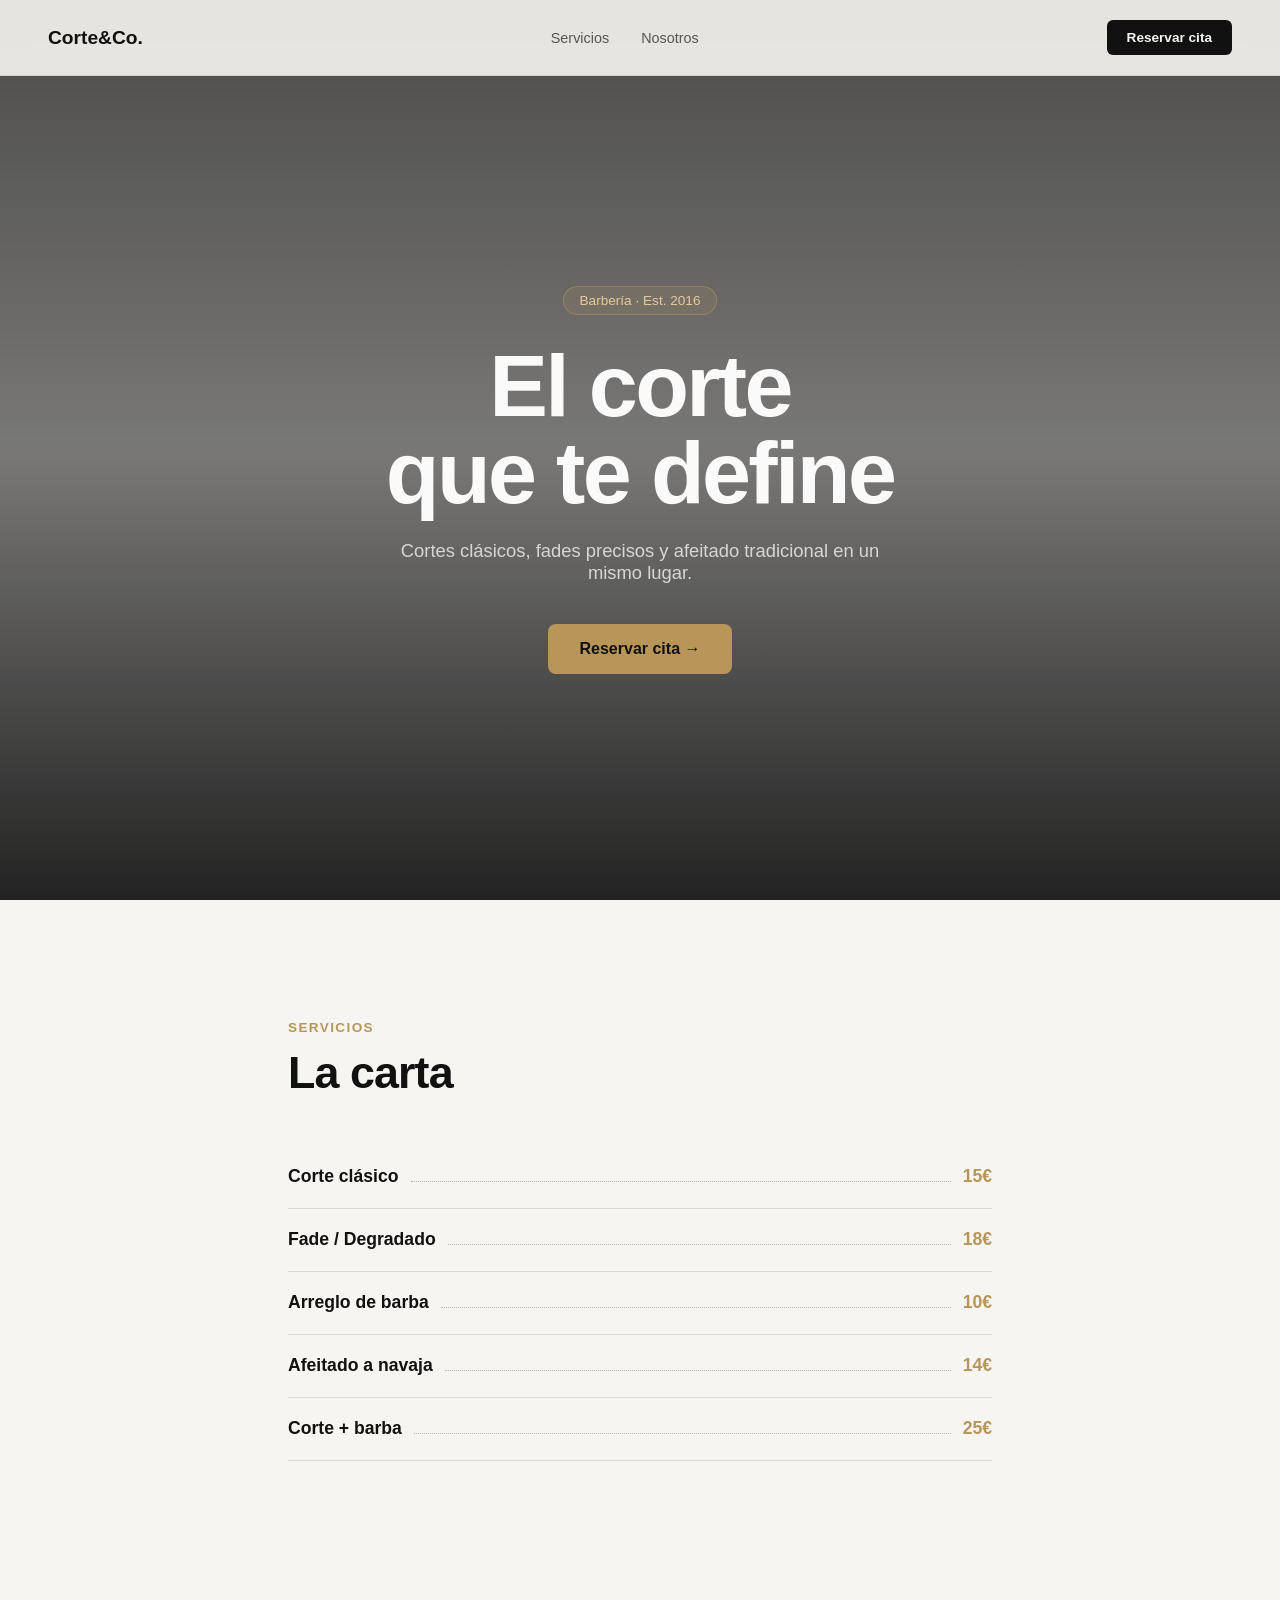
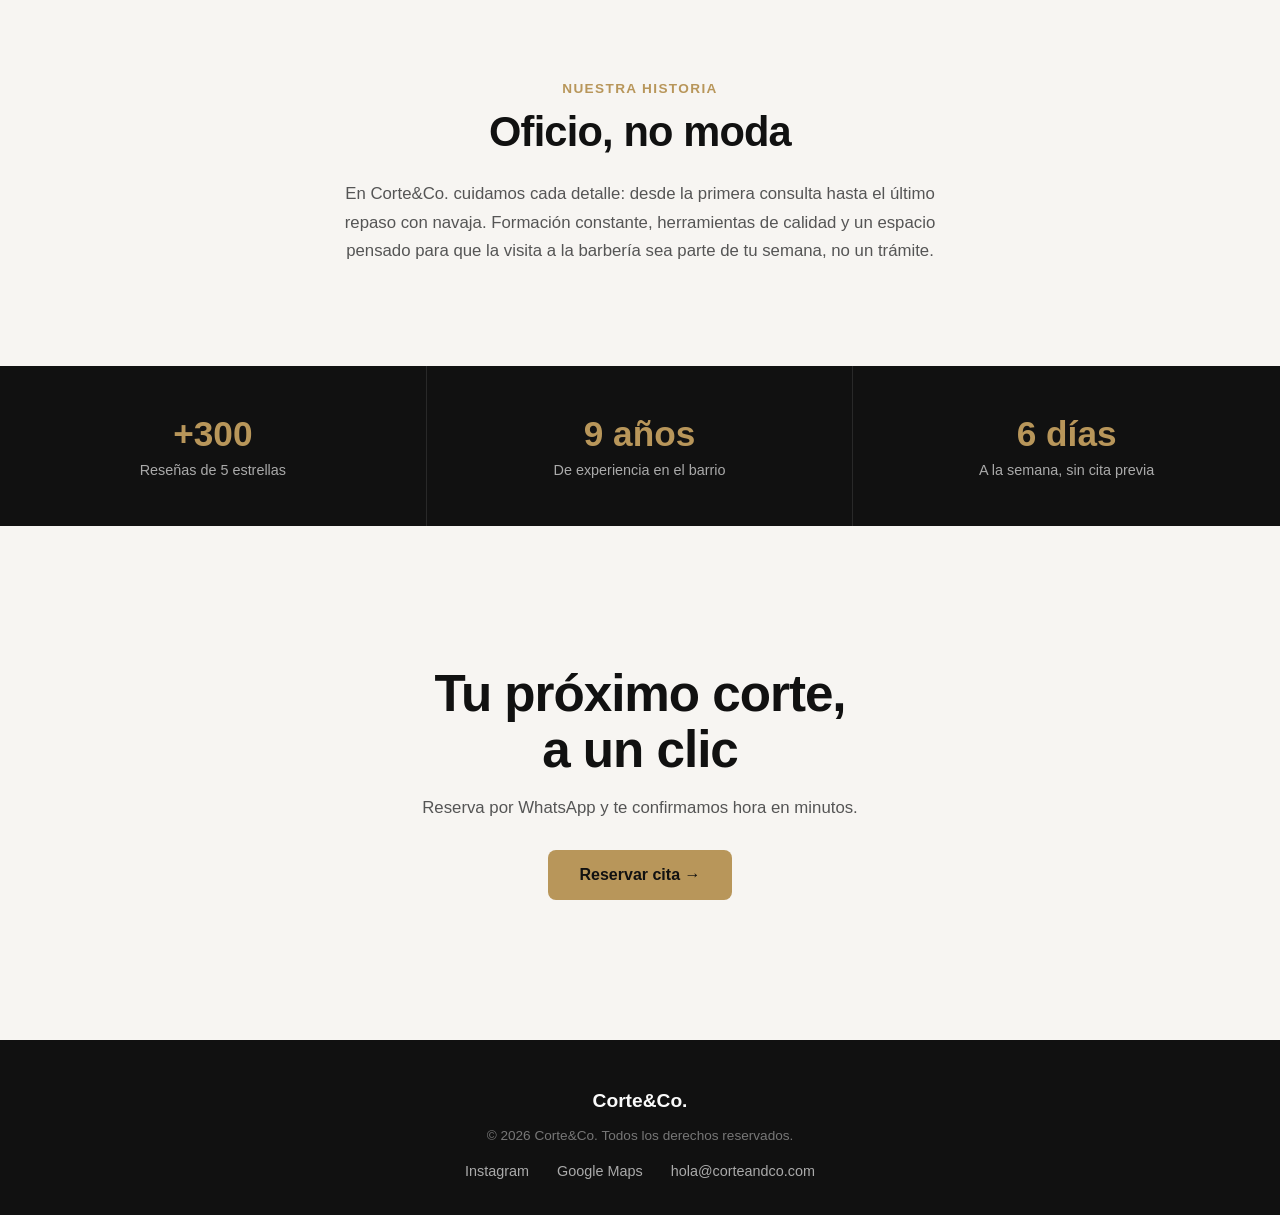
==== index.html @ ef5dc2b3 "Primera versión de Corte&Co" ====
<!DOCTYPE html>
<html lang="es">
<head>
    <meta charset="UTF-8">
    <meta name="viewport" content="width=device-width, initial-scale=1.0">
    <title>Corte & Co. · Barbería</title>
    <link rel="stylesheet" href="style.css">
</head>
<body>

    <nav class="navbar">
        <span class="logo">Corte&Co.</span>
        <div class="nav-links">
            <a href="#servicios">Servicios</a>
            <a href="#nosotros">Nosotros</a>
        </div>
        <a href="https://wa.me/34TUNUMERO?text=Hola%2C%20quiero%20reservar%20cita" class="nav-cta" target="_blank">Reservar cita</a>
    </nav>

    <header class="hero">
        <div class="hero-bg"></div>
        <span class="badge">Barbería · Est. 2016</span>
        <h1>El corte<br>que te define</h1>
        <p class="subtitulo">Cortes clásicos, fades precisos y afeitado tradicional en un mismo lugar.</p>
        <button class="cta-btn" onclick="window.open('https://wa.me/34TUNUMERO?text=Hola%2C%20quiero%20reservar%20cita', '_blank')">Reservar cita →</button>
    </header>

    <section class="servicios" id="servicios">
        <span class="eyebrow">Servicios</span>
        <h2>La carta</h2>
        <div class="servicios-lista">
            <div class="servicio-fila">
                <h3>Corte clásico</h3>
                <span class="linea"></span>
                <span class="precio">15€</span>
            </div>
            <div class="servicio-fila">
                <h3>Fade / Degradado</h3>
                <span class="linea"></span>
                <span class="precio">18€</span>
            </div>
            <div class="servicio-fila">
                <h3>Arreglo de barba</h3>
                <span class="linea"></span>
                <span class="precio">10€</span>
            </div>
            <div class="servicio-fila">
                <h3>Afeitado a navaja</h3>
                <span class="linea"></span>
                <span class="precio">14€</span>
            </div>
            <div class="servicio-fila">
                <h3>Corte + barba</h3>
                <span class="linea"></span>
                <span class="precio">25€</span>
            </div>
        </div>
    </section>

    <section class="nosotros" id="nosotros">
        <span class="eyebrow">Nuestra historia</span>
        <h2>Oficio, no moda</h2>
        <p>En Corte&Co. cuidamos cada detalle: desde la primera consulta hasta el último repaso con navaja. Formación constante, herramientas de calidad y un espacio pensado para que la visita a la barbería sea parte de tu semana, no un trámite.</p>
    </section>

    <section class="beneficios">
        <div class="beneficio-item">
            <span class="numero">+300</span>
            <p>Reseñas de 5 estrellas</p>
        </div>
        <div class="beneficio-item">
            <span class="numero">9 años</span>
            <p>De experiencia en el barrio</p>
        </div>
        <div class="beneficio-item">
            <span class="numero">6 días</span>
            <p>A la semana, sin cita previa</p>
        </div>
    </section>

    <section class="cta-final">
        <h2>Tu próximo corte,<br>a un clic</h2>
        <p>Reserva por WhatsApp y te confirmamos hora en minutos.</p>
        <button class="cta-btn" onclick="window.open('https://wa.me/34TUNUMERO?text=Hola%2C%20quiero%20reservar%20cita', '_blank')">Reservar cita →</button>
    </section>

    <footer class="footer">
        <span class="logo">Corte&Co.</span>
        <p>&copy; 2026 Corte&Co. Todos los derechos reservados.</p>
        <div class="footer-links">
            <a href="#">Instagram</a>
            <a href="#">Google Maps</a>
            <a href="mailto:hola@corteandco.com">hola@corteandco.com</a>
        </div>
    </footer>

</body>
</html>
---- style.css ----
* {
    margin: 0;
    padding: 0;
    box-sizing: border-box;
}

body {
    font-family: 'Inter', sans-serif;
    background-color: #F7F5F2;
    color: #111111;
}

.eyebrow {
    display: block;
    font-size: 0.85rem;
    font-weight: 600;
    letter-spacing: 0.1em;
    text-transform: uppercase;
    color: #B8965A;
    margin-bottom: 12px;
}

/* Navbar */
.navbar {
    position: fixed;
    top: 0;
    left: 0;
    right: 0;
    display: flex;
    justify-content: space-between;
    align-items: center;
    padding: 20px 48px;
    background: rgba(247, 245, 242, 0.9);
    backdrop-filter: blur(10px);
    border-bottom: 1px solid rgba(0, 0, 0, 0.08);
    z-index: 100;
}

.logo {
    font-family: 'Space Grotesk', sans-serif;
    font-weight: 700;
    font-size: 1.2rem;
    color: #111111;
}

.nav-links {
    display: flex;
    gap: 32px;
}

.nav-links a {
    color: #555555;
    text-decoration: none;
    font-size: 0.9rem;
    transition: color 0.2s ease;
}

.nav-links a:hover {
    color: #111111;
}

.nav-cta {
    color: #F7F5F2;
    background-color: #111111;
    text-decoration: none;
    font-size: 0.85rem;
    font-weight: 700;
    padding: 10px 20px;
    border-radius: 6px;
    transition: transform 0.2s ease;
}

.nav-cta:hover {
    transform: scale(1.04);
}

/* Hero */
.hero {
    position: relative;
    min-height: 100vh;
    display: flex;
    flex-direction: column;
    justify-content: center;
    align-items: center;
    text-align: center;
    padding: 140px 20px 80px;
    overflow: hidden;
}

.hero-bg {
    position: absolute;
    top: 0;
    left: 0;
    width: 100%;
    height: 100%;
    background-image: url('https://images.unsplash.com/photo-1672642150228-3fcd5826ec26?auto=format&fit=crop&w=1600&q=80');
    background-size: cover;
    background-position: center;
    z-index: -2;
    filter: grayscale(100%);
}

.hero-bg::after {
    content: '';
    position: absolute;
    top: 0;
    left: 0;
    width: 100%;
    height: 100%;
    background: linear-gradient(180deg, rgba(17,17,17,0.75) 0%, rgba(17,17,17,0.55) 50%, rgba(17,17,17,0.92) 100%);
}

.badge {
    position: relative;
    font-size: 0.85rem;
    padding: 6px 16px;
    border: 1px solid rgba(184, 150, 90, 0.5);
    border-radius: 20px;
    background: rgba(184, 150, 90, 0.15);
    color: #E4CB9C;
    margin-bottom: 28px;
}

.hero h1 {
    position: relative;
    font-family: 'Space Grotesk', sans-serif;
    font-size: 5.5rem;
    line-height: 0.98;
    font-weight: 700;
    color: #FAFAFA;
    margin-bottom: 24px;
    letter-spacing: -0.03em;
}

.hero .subtitulo {
    position: relative;
    font-size: 1.15rem;
    color: #D6D6D6;
    max-width: 480px;
    margin-bottom: 40px;
}

.cta-btn {
    background-color: #B8965A;
    color: #111111;
    border: none;
    padding: 16px 32px;
    font-size: 1rem;
    font-weight: 700;
    border-radius: 8px;
    cursor: pointer;
    transition: transform 0.2s ease;
}

.cta-btn:hover {
    transform: scale(1.05);
}

/* Servicios: lista tipo carta */
.servicios {
    padding: 120px 48px;
    max-width: 800px;
    margin: 0 auto;
}

.servicios h2 {
    font-family: 'Space Grotesk', sans-serif;
    font-size: 2.8rem;
    font-weight: 700;
    color: #111111;
    margin-bottom: 48px;
    letter-spacing: -0.02em;
}

.servicio-fila {
    display: flex;
    align-items: baseline;
    gap: 12px;
    padding: 20px 0;
    border-bottom: 1px solid rgba(0,0,0,0.1);
}

.servicio-fila h3 {
    font-family: 'Space Grotesk', sans-serif;
    font-size: 1.1rem;
    color: #111111;
    white-space: nowrap;
}

.linea {
    flex: 1;
    border-bottom: 1px dotted rgba(0,0,0,0.25);
    margin-bottom: 6px;
}

.precio {
    font-family: 'Space Grotesk', sans-serif;
    font-weight: 700;
    color: #B8965A;
    font-size: 1.1rem;
}

/* Nosotros */
.nosotros {
    padding: 100px 48px;
    max-width: 700px;
    margin: 0 auto;
    text-align: center;
}

.nosotros h2 {
    font-family: 'Space Grotesk', sans-serif;
    font-size: 2.6rem;
    font-weight: 700;
    color: #111111;
    margin-bottom: 24px;
    letter-spacing: -0.02em;
}

.nosotros p {
    color: #555555;
    font-size: 1.05rem;
    line-height: 1.7;
}

/* Beneficios: barra oscura */
.beneficios {
    display: grid;
    grid-template-columns: repeat(3, 1fr);
    background-color: #111111;
}

.beneficio-item {
    text-align: center;
    padding: 48px 24px;
    border-right: 1px solid rgba(255,255,255,0.1);
}

.beneficio-item:last-child {
    border-right: none;
}

.beneficio-item .numero {
    display: block;
    font-family: 'Space Grotesk', sans-serif;
    font-size: 2.2rem;
    font-weight: 700;
    color: #B8965A;
    margin-bottom: 8px;
}

.beneficio-item p {
    color: #AAAAAA;
    font-size: 0.9rem;
}

/* CTA Final */
.cta-final {
    padding: 140px 48px;
    text-align: center;
    background-color: #F7F5F2;
}

.cta-final h2 {
    font-family: 'Space Grotesk', sans-serif;
    font-size: 3.2rem;
    line-height: 1.1;
    font-weight: 700;
    color: #111111;
    margin-bottom: 20px;
    letter-spacing: -0.02em;
}

.cta-final p {
    font-size: 1.05rem;
    color: #555555;
    margin-bottom: 32px;
}

/* Footer */
.footer {
    padding: 50px 48px 36px;
    text-align: center;
    background-color: #111111;
}

.footer .logo {
    display: block;
    color: #FAFAFA;
    margin-bottom: 16px;
}

.footer p {
    color: #777777;
    font-size: 0.85rem;
}

.footer-links {
    margin-top: 20px;
    display: flex;
    justify-content: center;
    gap: 28px;
}

.footer-links a {
    color: #AAAAAA;
    text-decoration: none;
    font-size: 0.9rem;
    transition: color 0.2s ease;
}

.footer-links a:hover {
    color: #B8965A;
}

/* Responsive */
@media (max-width: 900px) {
    .nav-links {
        display: none;
    }
    .hero h1 {
        font-size: 3rem;
    }
    .beneficios {
        grid-template-columns: 1fr;
    }
    .beneficio-item {
        border-right: none;
        border-bottom: 1px solid rgba(255,255,255,0.1);
    }
    .cta-final h2 {
        font-size: 2.2rem;
    }
    .servicio-fila {
        flex-wrap: wrap;
    }
}
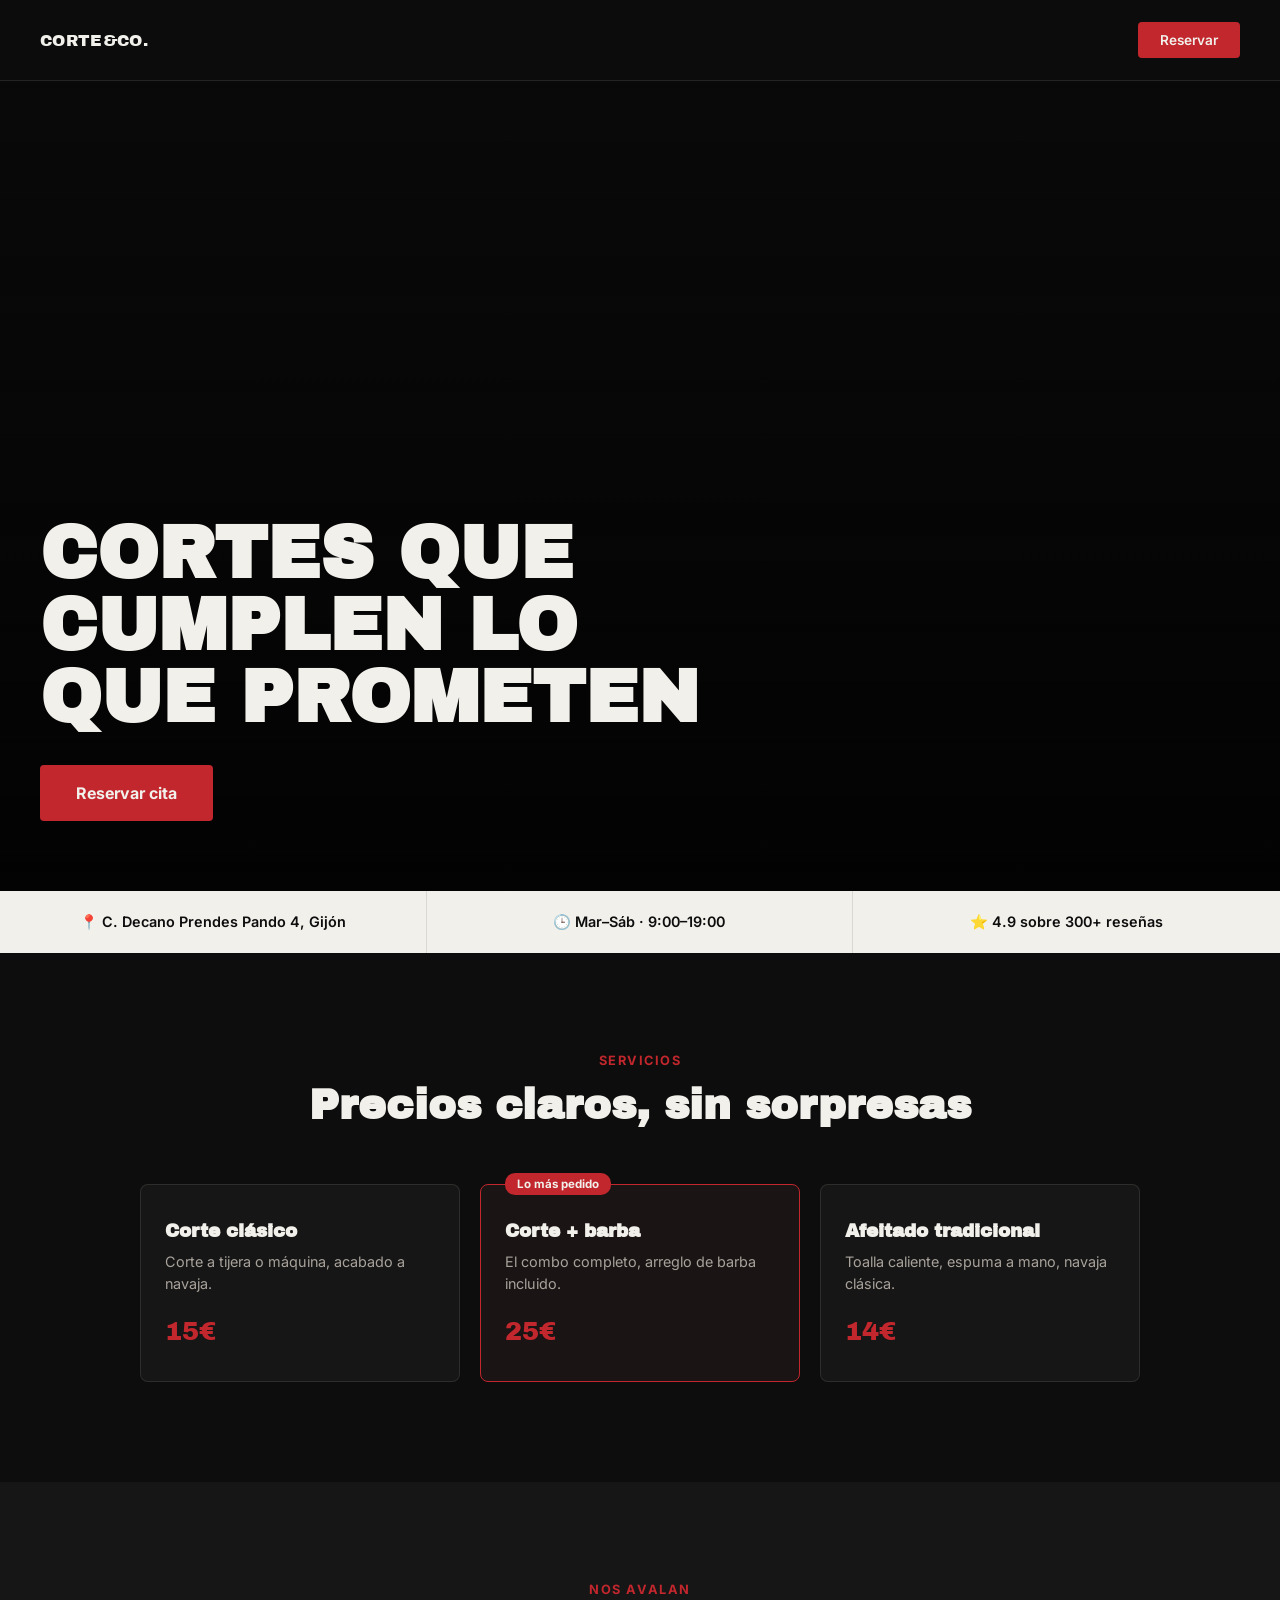
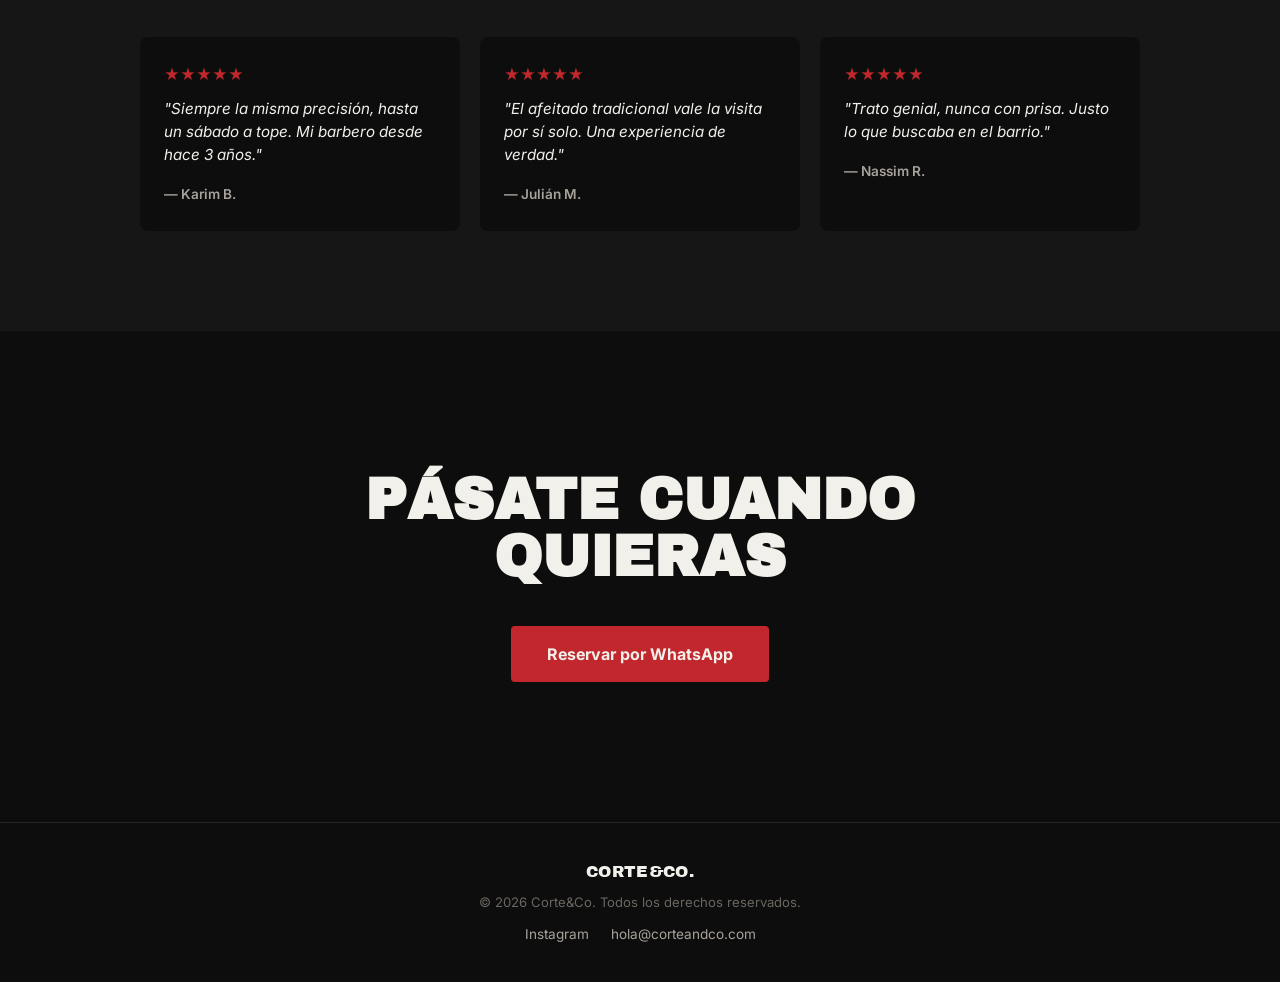
==== commit ee3a20a9: "Nouveau design inspiré des meilleurs barbershops" ====
--- a/index.html
+++ b/index.html
@@ -4,92 +4,82 @@
     <meta charset="UTF-8">
     <meta name="viewport" content="width=device-width, initial-scale=1.0">
     <title>Corte & Co. · Barbería</title>
+    <link href="https://fonts.googleapis.com/css2?family=Archivo+Black&family=Inter:wght@400;500;600;700&display=swap" rel="stylesheet">
     <link rel="stylesheet" href="style.css">
 </head>
 <body>
 
     <nav class="navbar">
-        <span class="logo">Corte&Co.</span>
-        <div class="nav-links">
-            <a href="#servicios">Servicios</a>
-            <a href="#nosotros">Nosotros</a>
-        </div>
-        <a href="https://wa.me/34TUNUMERO?text=Hola%2C%20quiero%20reservar%20cita" class="nav-cta" target="_blank">Reservar cita</a>
+        <span class="logo">CORTE&CO.</span>
+        <a href="https://wa.me/34TUNUMERO?text=Hola%2C%20%C2%BFten%C3%A9is%20hueco%20esta%20semana%3F" class="nav-cta" target="_blank">Reservar</a>
     </nav>
 
     <header class="hero">
         <div class="hero-bg"></div>
-        <span class="badge">Barbería · Est. 2016</span>
-        <h1>El corte<br>que te define</h1>
-        <p class="subtitulo">Cortes clásicos, fades precisos y afeitado tradicional en un mismo lugar.</p>
-        <button class="cta-btn" onclick="window.open('https://wa.me/34TUNUMERO?text=Hola%2C%20quiero%20reservar%20cita', '_blank')">Reservar cita →</button>
+        <h1 class="hero-title">CORTES QUE<br>CUMPLEN LO<br>QUE PROMETEN</h1>
+        <a href="https://wa.me/34TUNUMERO?text=Hola%2C%20%C2%BFten%C3%A9is%20hueco%20esta%20semana%3F" class="hero-cta" target="_blank">Reservar cita</a>
     </header>
 
-    <section class="servicios" id="servicios">
-        <span class="eyebrow">Servicios</span>
-        <h2>La carta</h2>
-        <div class="servicios-lista">
-            <div class="servicio-fila">
+    <section class="infobar">
+        <div class="infobar-item">📍 C. Decano Prendes Pando 4, Gijón</div>
+        <div class="infobar-item">🕒 Mar–Sáb · 9:00–19:00</div>
+        <div class="infobar-item">⭐ 4.9 sobre 300+ reseñas</div>
+    </section>
+
+    <section class="services">
+        <p class="kicker">Servicios</p>
+        <h2>Precios claros, sin sorpresas</h2>
+        <div class="services-grid">
+            <div class="service-card">
                 <h3>Corte clásico</h3>
-                <span class="linea"></span>
-                <span class="precio">15€</span>
+                <p>Corte a tijera o máquina, acabado a navaja.</p>
+                <span class="prix">15€</span>
             </div>
-            <div class="servicio-fila">
-                <h3>Fade / Degradado</h3>
-                <span class="linea"></span>
-                <span class="precio">18€</span>
+            <div class="service-card service-card-accent">
+                <span class="tag">Lo más pedido</span>
+                <h3>Corte + barba</h3>
+                <p>El combo completo, arreglo de barba incluido.</p>
+                <span class="prix">25€</span>
             </div>
-            <div class="servicio-fila">
-                <h3>Arreglo de barba</h3>
-                <span class="linea"></span>
-                <span class="precio">10€</span>
-            </div>
-            <div class="servicio-fila">
-                <h3>Afeitado a navaja</h3>
-                <span class="linea"></span>
-                <span class="precio">14€</span>
-            </div>
-            <div class="servicio-fila">
-                <h3>Corte + barba</h3>
-                <span class="linea"></span>
-                <span class="precio">25€</span>
+            <div class="service-card">
+                <h3>Afeitado tradicional</h3>
+                <p>Toalla caliente, espuma a mano, navaja clásica.</p>
+                <span class="prix">14€</span>
             </div>
         </div>
     </section>
 
-    <section class="nosotros" id="nosotros">
-        <span class="eyebrow">Nuestra historia</span>
-        <h2>Oficio, no moda</h2>
-        <p>En Corte&Co. cuidamos cada detalle: desde la primera consulta hasta el último repaso con navaja. Formación constante, herramientas de calidad y un espacio pensado para que la visita a la barbería sea parte de tu semana, no un trámite.</p>
-    </section>
-
-    <section class="beneficios">
-        <div class="beneficio-item">
-            <span class="numero">+300</span>
-            <p>Reseñas de 5 estrellas</p>
-        </div>
-        <div class="beneficio-item">
-            <span class="numero">9 años</span>
-            <p>De experiencia en el barrio</p>
-        </div>
-        <div class="beneficio-item">
-            <span class="numero">6 días</span>
-            <p>A la semana, sin cita previa</p>
+    <section class="avis">
+        <p class="kicker">Nos avalan</p>
+        <div class="avis-grid">
+            <div class="avis-card">
+                <span class="etoiles">★★★★★</span>
+                <p>"Siempre la misma precisión, hasta un sábado a tope. Mi barbero desde hace 3 años."</p>
+                <span class="auteur">— Karim B.</span>
+            </div>
+            <div class="avis-card">
+                <span class="etoiles">★★★★★</span>
+                <p>"El afeitado tradicional vale la visita por sí solo. Una experiencia de verdad."</p>
+                <span class="auteur">— Julián M.</span>
+            </div>
+            <div class="avis-card">
+                <span class="etoiles">★★★★★</span>
+                <p>"Trato genial, nunca con prisa. Justo lo que buscaba en el barrio."</p>
+                <span class="auteur">— Nassim R.</span>
+            </div>
         </div>
     </section>
 
     <section class="cta-final">
-        <h2>Tu próximo corte,<br>a un clic</h2>
-        <p>Reserva por WhatsApp y te confirmamos hora en minutos.</p>
-        <button class="cta-btn" onclick="window.open('https://wa.me/34TUNUMERO?text=Hola%2C%20quiero%20reservar%20cita', '_blank')">Reservar cita →</button>
+        <h2>PÁSATE CUANDO<br>QUIERAS</h2>
+        <a href="https://wa.me/34TUNUMERO?text=Hola%2C%20%C2%BFten%C3%A9is%20hueco%20esta%20semana%3F" class="hero-cta" target="_blank">Reservar por WhatsApp</a>
     </section>
 
     <footer class="footer">
-        <span class="logo">Corte&Co.</span>
+        <span class="logo">CORTE&CO.</span>
         <p>&copy; 2026 Corte&Co. Todos los derechos reservados.</p>
         <div class="footer-links">
             <a href="#">Instagram</a>
-            <a href="#">Google Maps</a>
             <a href="mailto:hola@corteandco.com">hola@corteandco.com</a>
         </div>
     </footer>
--- a/style.css
+++ b/style.css
@@ -6,67 +6,39 @@
 
 body {
     font-family: 'Inter', sans-serif;
-    background-color: #F7F5F2;
-    color: #111111;
-}
-
-.eyebrow {
-    display: block;
-    font-size: 0.85rem;
-    font-weight: 600;
-    letter-spacing: 0.1em;
-    text-transform: uppercase;
-    color: #B8965A;
-    margin-bottom: 12px;
-}
-
-/* Navbar */
+    background-color: #0D0D0D;
+    color: #F2F0EB;
+}
+
+/* Navbar sticky */
 .navbar {
-    position: fixed;
+    position: sticky;
     top: 0;
-    left: 0;
-    right: 0;
     display: flex;
     justify-content: space-between;
     align-items: center;
-    padding: 20px 48px;
-    background: rgba(247, 245, 242, 0.9);
-    backdrop-filter: blur(10px);
-    border-bottom: 1px solid rgba(0, 0, 0, 0.08);
+    padding: 22px 40px;
+    background: rgba(13, 13, 13, 0.9);
+    backdrop-filter: blur(8px);
+    border-bottom: 1px solid rgba(242, 240, 235, 0.1);
     z-index: 100;
 }
 
 .logo {
-    font-family: 'Space Grotesk', sans-serif;
-    font-weight: 700;
-    font-size: 1.2rem;
-    color: #111111;
-}
-
-.nav-links {
-    display: flex;
-    gap: 32px;
-}
-
-.nav-links a {
-    color: #555555;
+    font-family: 'Archivo Black', sans-serif;
+    font-size: 1rem;
+    letter-spacing: 0.02em;
+    color: #F2F0EB;
+}
+
+.nav-cta {
+    background-color: #C1272D;
+    color: #F2F0EB;
     text-decoration: none;
-    font-size: 0.9rem;
-    transition: color 0.2s ease;
-}
-
-.nav-links a:hover {
-    color: #111111;
-}
-
-.nav-cta {
-    color: #F7F5F2;
-    background-color: #111111;
-    text-decoration: none;
+    font-weight: 600;
     font-size: 0.85rem;
-    font-weight: 700;
-    padding: 10px 20px;
-    border-radius: 6px;
+    padding: 10px 22px;
+    border-radius: 4px;
     transition: transform 0.2s ease;
 }
 
@@ -74,264 +46,267 @@
     transform: scale(1.04);
 }
 
-/* Hero */
+/* Hero plein écran avec photo */
 .hero {
     position: relative;
-    min-height: 100vh;
+    height: 90vh;
     display: flex;
     flex-direction: column;
-    justify-content: center;
-    align-items: center;
-    text-align: center;
-    padding: 140px 20px 80px;
+    justify-content: flex-end;
+    align-items: flex-start;
+    padding: 0 40px 70px;
     overflow: hidden;
 }
 
 .hero-bg {
     position: absolute;
-    top: 0;
-    left: 0;
-    width: 100%;
-    height: 100%;
+    inset: 0;
     background-image: url('https://images.unsplash.com/photo-1672642150228-3fcd5826ec26?auto=format&fit=crop&w=1600&q=80');
     background-size: cover;
-    background-position: center;
+    background-position: center 30%;
+    filter: grayscale(100%) contrast(1.1);
     z-index: -2;
-    filter: grayscale(100%);
 }
 
 .hero-bg::after {
     content: '';
     position: absolute;
-    top: 0;
-    left: 0;
-    width: 100%;
-    height: 100%;
-    background: linear-gradient(180deg, rgba(17,17,17,0.75) 0%, rgba(17,17,17,0.55) 50%, rgba(17,17,17,0.92) 100%);
-}
-
-.badge {
+    inset: 0;
+    background: linear-gradient(180deg, rgba(13,13,13,0.35) 0%, rgba(13,13,13,0.9) 100%);
+}
+
+.hero-title {
     position: relative;
-    font-size: 0.85rem;
-    padding: 6px 16px;
-    border: 1px solid rgba(184, 150, 90, 0.5);
-    border-radius: 20px;
-    background: rgba(184, 150, 90, 0.15);
-    color: #E4CB9C;
-    margin-bottom: 28px;
-}
-
-.hero h1 {
+    font-family: 'Archivo Black', sans-serif;
+    font-size: 4.6rem;
+    line-height: 0.98;
+    color: #F2F0EB;
+    margin-bottom: 32px;
+    max-width: 760px;
+}
+
+.hero-cta {
     position: relative;
-    font-family: 'Space Grotesk', sans-serif;
-    font-size: 5.5rem;
-    line-height: 0.98;
+    display: inline-block;
+    background-color: #C1272D;
+    color: #F2F0EB;
+    text-decoration: none;
     font-weight: 700;
-    color: #FAFAFA;
-    margin-bottom: 24px;
-    letter-spacing: -0.03em;
-}
-
-.hero .subtitulo {
-    position: relative;
-    font-size: 1.15rem;
-    color: #D6D6D6;
-    max-width: 480px;
-    margin-bottom: 40px;
-}
-
-.cta-btn {
-    background-color: #B8965A;
-    color: #111111;
-    border: none;
-    padding: 16px 32px;
     font-size: 1rem;
-    font-weight: 700;
-    border-radius: 8px;
-    cursor: pointer;
+    padding: 18px 36px;
+    border-radius: 4px;
     transition: transform 0.2s ease;
 }
 
-.cta-btn:hover {
-    transform: scale(1.05);
-}
-
-/* Servicios: lista tipo carta */
-.servicios {
-    padding: 120px 48px;
-    max-width: 800px;
-    margin: 0 auto;
-}
-
-.servicios h2 {
-    font-family: 'Space Grotesk', sans-serif;
-    font-size: 2.8rem;
-    font-weight: 700;
-    color: #111111;
-    margin-bottom: 48px;
-    letter-spacing: -0.02em;
-}
-
-.servicio-fila {
-    display: flex;
-    align-items: baseline;
-    gap: 12px;
-    padding: 20px 0;
-    border-bottom: 1px solid rgba(0,0,0,0.1);
-}
-
-.servicio-fila h3 {
-    font-family: 'Space Grotesk', sans-serif;
-    font-size: 1.1rem;
-    color: #111111;
-    white-space: nowrap;
-}
-
-.linea {
-    flex: 1;
-    border-bottom: 1px dotted rgba(0,0,0,0.25);
-    margin-bottom: 6px;
-}
-
-.precio {
-    font-family: 'Space Grotesk', sans-serif;
-    font-weight: 700;
-    color: #B8965A;
-    font-size: 1.1rem;
-}
-
-/* Nosotros */
-.nosotros {
-    padding: 100px 48px;
-    max-width: 700px;
-    margin: 0 auto;
-    text-align: center;
-}
-
-.nosotros h2 {
-    font-family: 'Space Grotesk', sans-serif;
-    font-size: 2.6rem;
-    font-weight: 700;
-    color: #111111;
-    margin-bottom: 24px;
-    letter-spacing: -0.02em;
-}
-
-.nosotros p {
-    color: #555555;
-    font-size: 1.05rem;
-    line-height: 1.7;
-}
-
-/* Beneficios: barra oscura */
-.beneficios {
+.hero-cta:hover {
+    transform: scale(1.04);
+}
+
+/* Barre d'infos toujours visible */
+.infobar {
     display: grid;
     grid-template-columns: repeat(3, 1fr);
-    background-color: #111111;
-}
-
-.beneficio-item {
-    text-align: center;
-    padding: 48px 24px;
-    border-right: 1px solid rgba(255,255,255,0.1);
-}
-
-.beneficio-item:last-child {
+    background-color: #F2F0EB;
+    color: #0D0D0D;
+}
+
+.infobar-item {
+    text-align: center;
+    padding: 22px 16px;
+    font-size: 0.9rem;
+    font-weight: 600;
+    border-right: 1px solid rgba(13,13,13,0.1);
+}
+
+.infobar-item:last-child {
     border-right: none;
 }
 
-.beneficio-item .numero {
+/* Services */
+.kicker {
+    font-size: 0.8rem;
+    font-weight: 700;
+    letter-spacing: 0.12em;
+    text-transform: uppercase;
+    color: #C1272D;
+    margin-bottom: 14px;
+}
+
+.services {
+    padding: 100px 40px;
+    text-align: center;
+}
+
+.services h2 {
+    font-family: 'Archivo Black', sans-serif;
+    font-size: 2.6rem;
+    margin-bottom: 56px;
+}
+
+.services-grid {
+    display: grid;
+    grid-template-columns: repeat(3, 1fr);
+    gap: 20px;
+    max-width: 1000px;
+    margin: 0 auto;
+}
+
+.service-card {
+    background-color: #161616;
+    border: 1px solid rgba(242,240,235,0.1);
+    border-radius: 8px;
+    padding: 36px 24px;
+    text-align: left;
+    position: relative;
+}
+
+.service-card-accent {
+    border-color: #C1272D;
+    background-color: #1A1414;
+}
+
+.tag {
+    position: absolute;
+    top: -12px;
+    left: 24px;
+    background-color: #C1272D;
+    color: #F2F0EB;
+    font-size: 0.72rem;
+    font-weight: 700;
+    padding: 4px 12px;
+    border-radius: 10px;
+}
+
+.service-card h3 {
+    font-family: 'Archivo Black', sans-serif;
+    font-size: 1.15rem;
+    margin-bottom: 10px;
+}
+
+.service-card p {
+    color: #A8A29B;
+    font-size: 0.9rem;
+    line-height: 1.5;
+    margin-bottom: 24px;
+}
+
+.prix {
+    font-family: 'Archivo Black', sans-serif;
+    font-size: 1.6rem;
+    color: #C1272D;
+}
+
+/* Avis clients */
+.avis {
+    padding: 100px 40px;
+    text-align: center;
+    background-color: #161616;
+}
+
+.avis h2, .avis .kicker {
+    text-align: center;
+}
+
+.avis-grid {
+    display: grid;
+    grid-template-columns: repeat(3, 1fr);
+    gap: 20px;
+    max-width: 1000px;
+    margin: 40px auto 0;
+}
+
+.avis-card {
+    background-color: #0D0D0D;
+    border-radius: 8px;
+    padding: 28px 24px;
+    text-align: left;
+}
+
+.etoiles {
+    color: #C1272D;
+    font-size: 0.95rem;
     display: block;
-    font-family: 'Space Grotesk', sans-serif;
-    font-size: 2.2rem;
-    font-weight: 700;
-    color: #B8965A;
-    margin-bottom: 8px;
-}
-
-.beneficio-item p {
-    color: #AAAAAA;
-    font-size: 0.9rem;
-}
-
-/* CTA Final */
+    margin-bottom: 14px;
+}
+
+.avis-card p {
+    color: #F2F0EB;
+    font-size: 0.95rem;
+    line-height: 1.5;
+    margin-bottom: 16px;
+    font-style: italic;
+}
+
+.auteur {
+    color: #A8A29B;
+    font-size: 0.85rem;
+    font-weight: 600;
+}
+
+/* CTA final */
 .cta-final {
-    padding: 140px 48px;
-    text-align: center;
-    background-color: #F7F5F2;
+    text-align: center;
+    padding: 140px 40px;
 }
 
 .cta-final h2 {
-    font-family: 'Space Grotesk', sans-serif;
-    font-size: 3.2rem;
-    line-height: 1.1;
-    font-weight: 700;
-    color: #111111;
-    margin-bottom: 20px;
-    letter-spacing: -0.02em;
-}
-
-.cta-final p {
-    font-size: 1.05rem;
-    color: #555555;
-    margin-bottom: 32px;
+    font-family: 'Archivo Black', sans-serif;
+    font-size: 3.6rem;
+    line-height: 1;
+    margin-bottom: 40px;
 }
 
 /* Footer */
 .footer {
-    padding: 50px 48px 36px;
-    text-align: center;
-    background-color: #111111;
+    text-align: center;
+    padding: 40px;
+    border-top: 1px solid rgba(242,240,235,0.1);
 }
 
 .footer .logo {
     display: block;
-    color: #FAFAFA;
-    margin-bottom: 16px;
+    margin-bottom: 14px;
 }
 
 .footer p {
-    color: #777777;
-    font-size: 0.85rem;
+    color: #6B6660;
+    font-size: 0.82rem;
 }
 
 .footer-links {
-    margin-top: 20px;
+    margin-top: 16px;
     display: flex;
     justify-content: center;
-    gap: 28px;
+    gap: 22px;
 }
 
 .footer-links a {
-    color: #AAAAAA;
+    color: #A8A29B;
     text-decoration: none;
-    font-size: 0.9rem;
-    transition: color 0.2s ease;
+    font-size: 0.85rem;
 }
 
 .footer-links a:hover {
-    color: #B8965A;
+    color: #C1272D;
 }
 
 /* Responsive */
 @media (max-width: 900px) {
-    .nav-links {
-        display: none;
-    }
-    .hero h1 {
-        font-size: 3rem;
-    }
-    .beneficios {
+    .hero-title {
+        font-size: 2.6rem;
+    }
+    .infobar {
         grid-template-columns: 1fr;
     }
-    .beneficio-item {
+    .infobar-item {
         border-right: none;
-        border-bottom: 1px solid rgba(255,255,255,0.1);
+        border-bottom: 1px solid rgba(13,13,13,0.1);
+    }
+    .services-grid,
+    .avis-grid {
+        grid-template-columns: 1fr;
     }
     .cta-final h2 {
-        font-size: 2.2rem;
-    }
-    .servicio-fila {
-        flex-wrap: wrap;
+        font-size: 2.4rem;
     }
 }
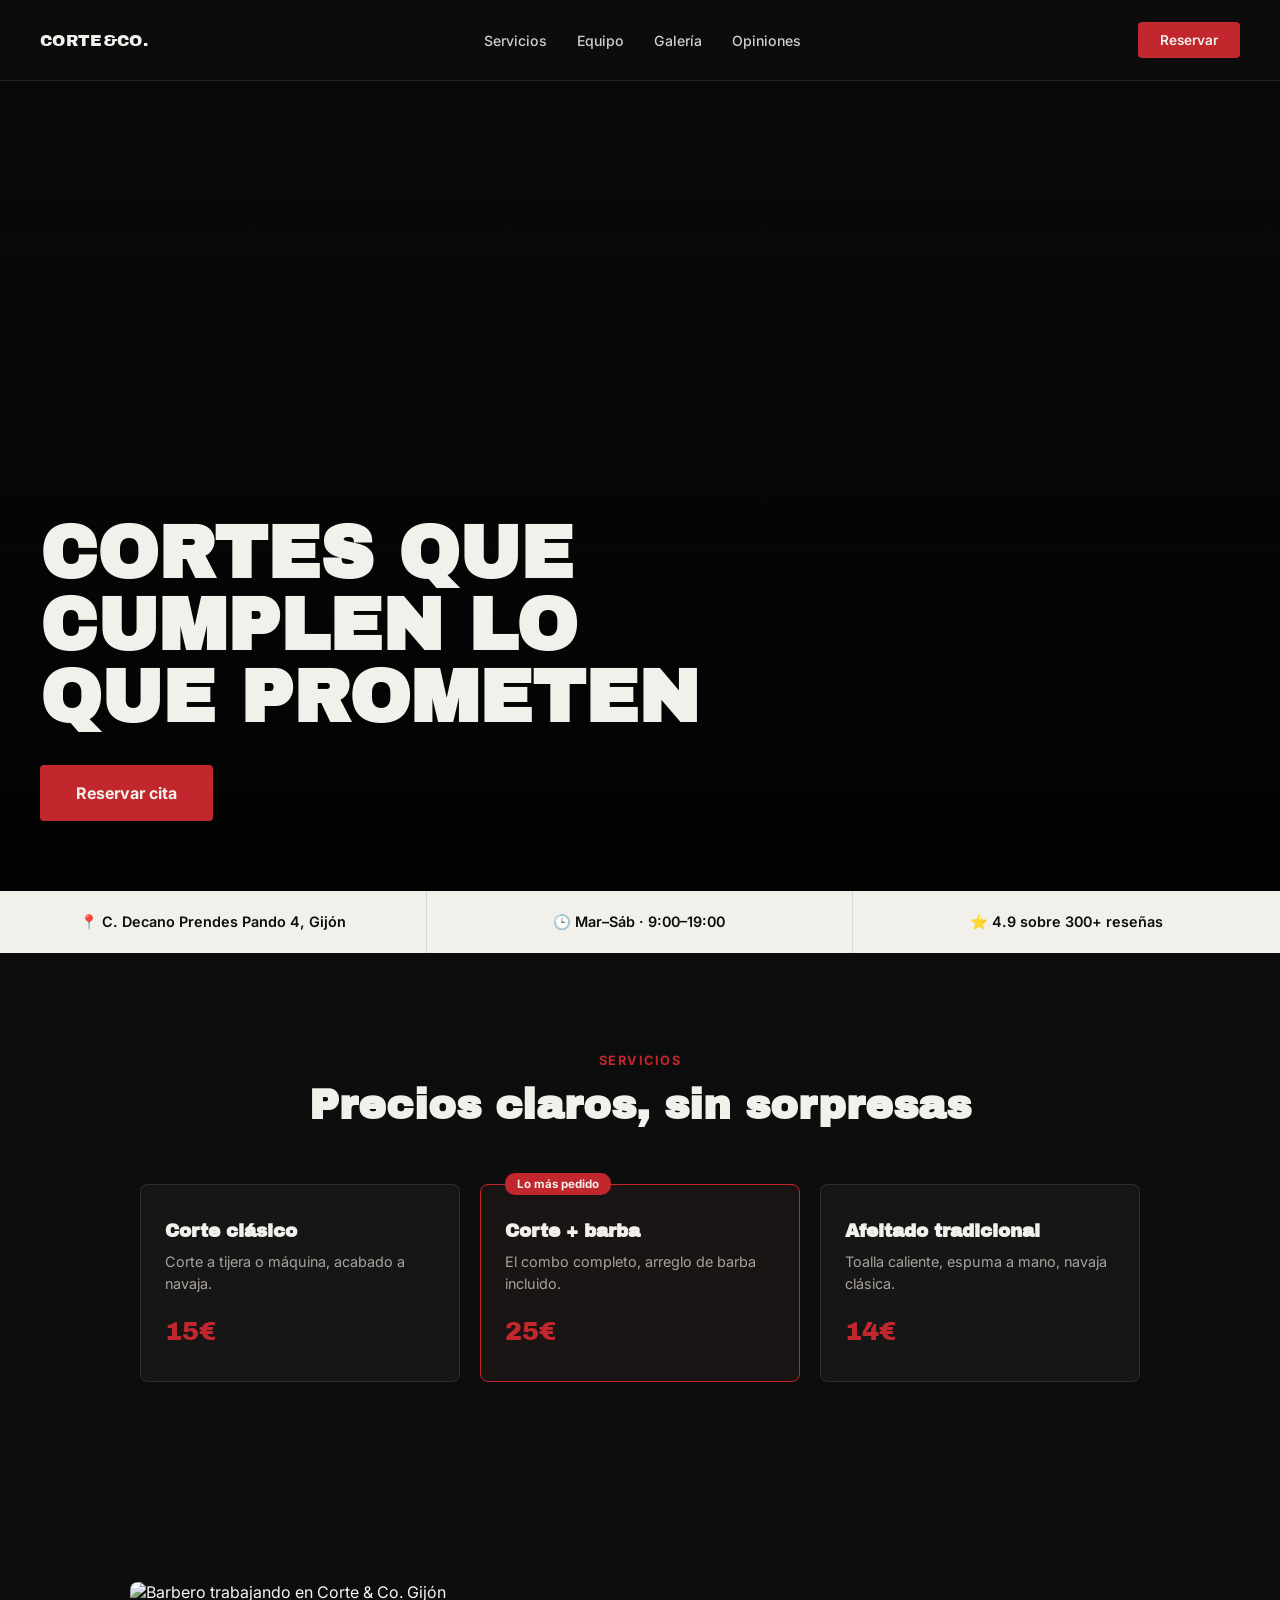
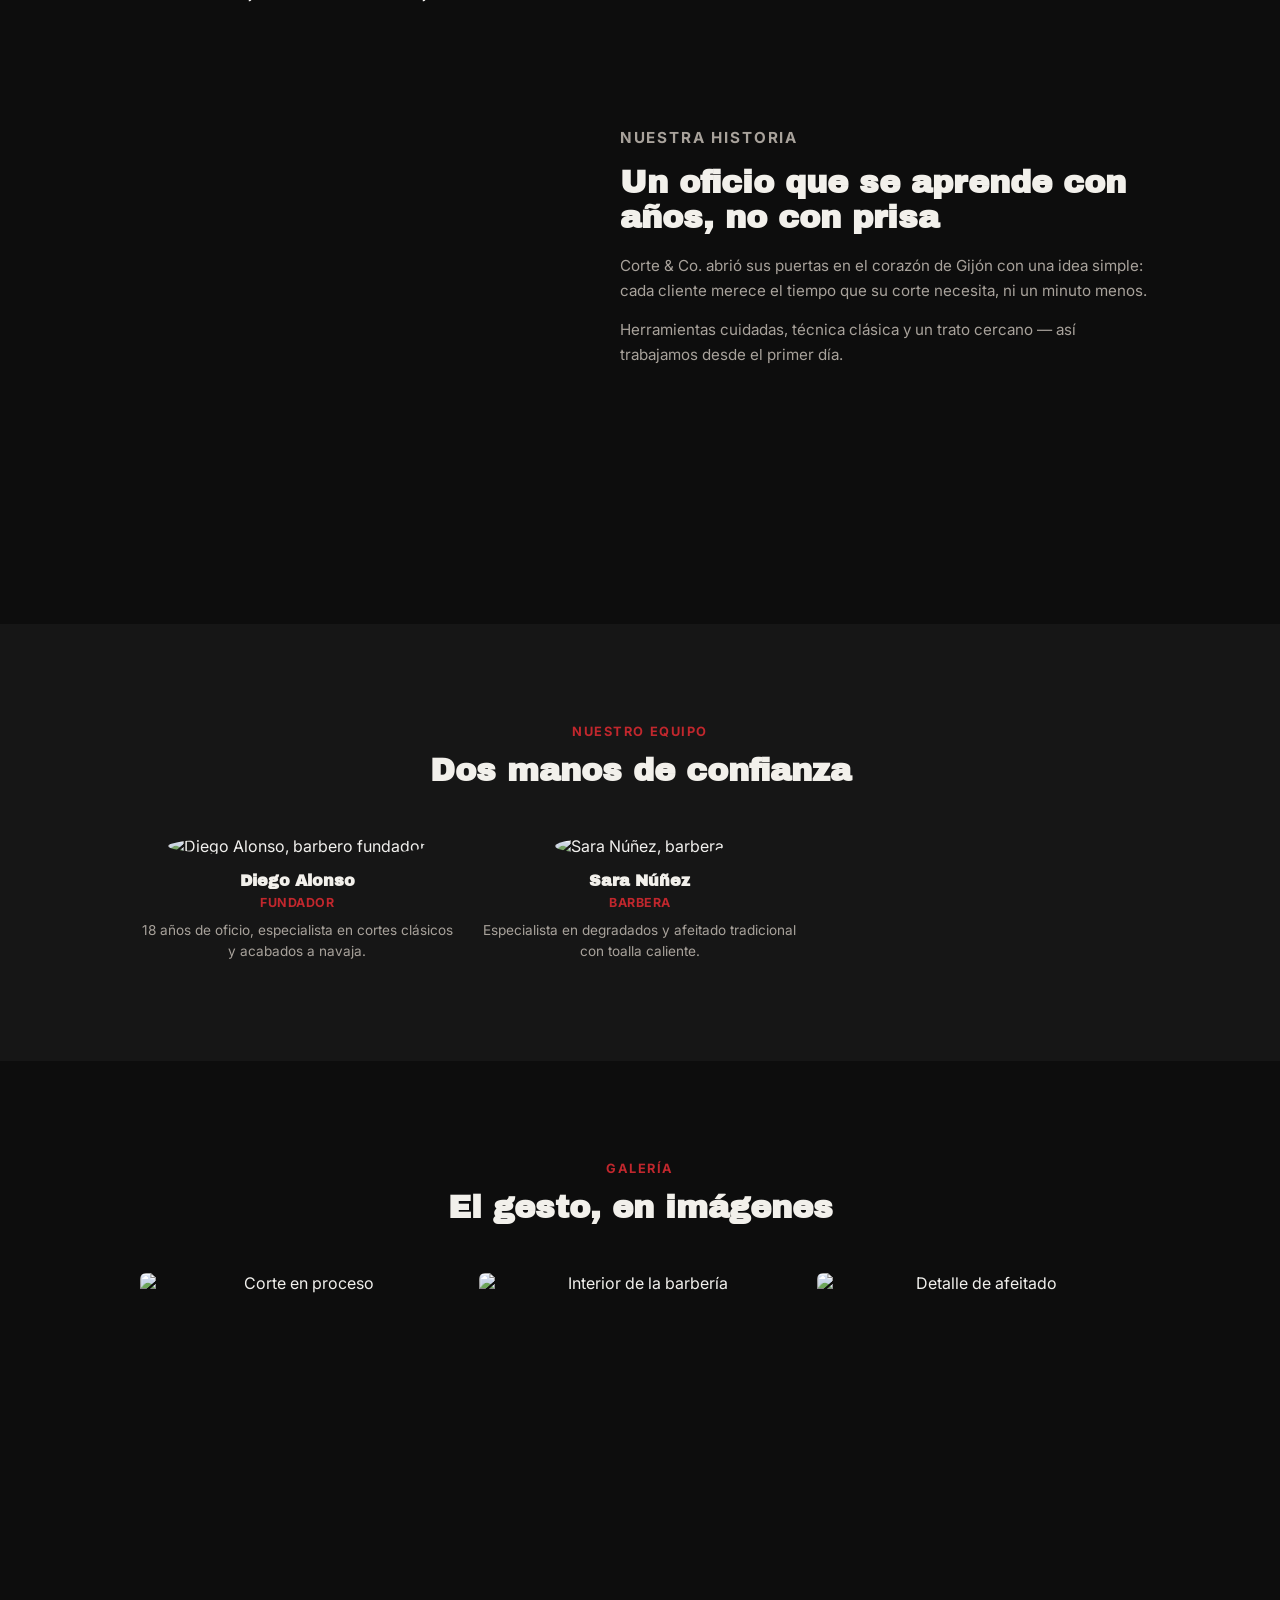
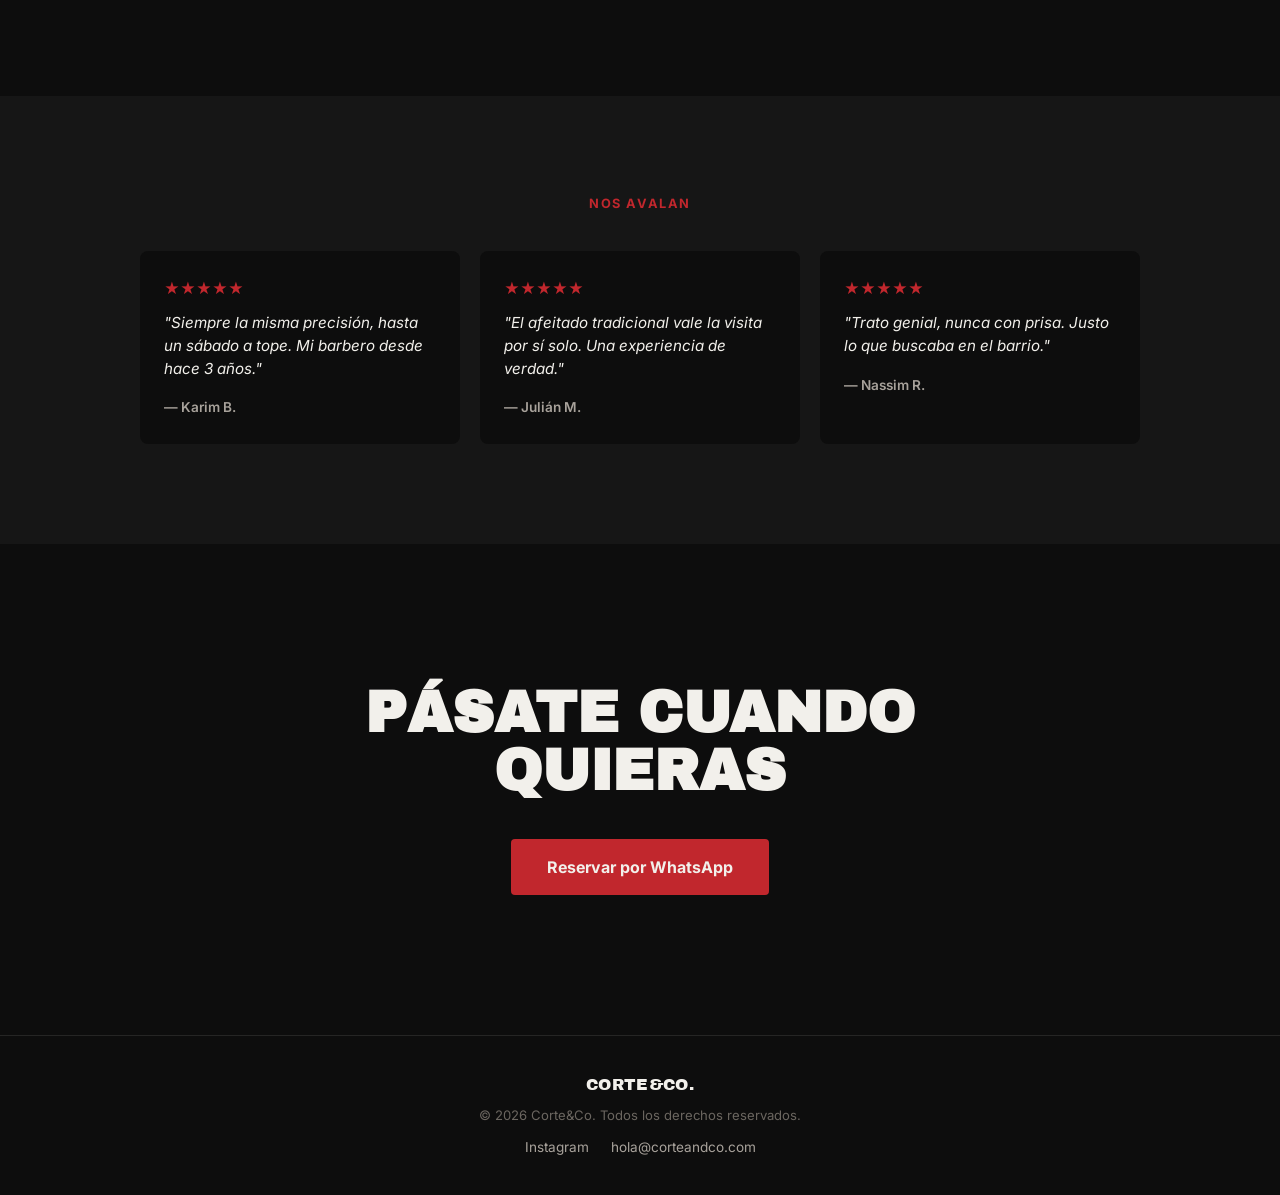
==== commit 5b2a9f60: "feat: vitrine complète (historia, equipo, galería, menú mobile)" ====
--- a/index.html
+++ b/index.html
@@ -3,7 +3,8 @@
 <head>
     <meta charset="UTF-8">
     <meta name="viewport" content="width=device-width, initial-scale=1.0">
-    <title>Corte & Co. · Barbería</title>
+    <title>Corte & Co. · Barbería en Gijón</title>
+    <meta name="description" content="Barbería en Gijón. Cortes, barba y afeitado tradicional. Precios claros, sin sorpresas.">
     <link href="https://fonts.googleapis.com/css2?family=Archivo+Black&family=Inter:wght@400;500;600;700&display=swap" rel="stylesheet">
     <link rel="stylesheet" href="style.css">
 </head>
@@ -11,7 +12,18 @@
 
     <nav class="navbar">
         <span class="logo">CORTE&CO.</span>
-        <a href="https://wa.me/34TUNUMERO?text=Hola%2C%20%C2%BFten%C3%A9is%20hueco%20esta%20semana%3F" class="nav-cta" target="_blank">Reservar</a>
+        <div class="nav-links" id="mainNav">
+            <a href="#servicios">Servicios</a>
+            <a href="#equipo">Equipo</a>
+            <a href="#galeria">Galería</a>
+            <a href="#avis">Opiniones</a>
+        </div>
+        <div class="nav-actions">
+            <a href="https://wa.me/34TUNUMERO?text=Hola%2C%20%C2%BFten%C3%A9is%20hueco%20esta%20semana%3F" class="nav-cta" target="_blank">Reservar</a>
+            <button class="burger-btn" id="burgerBtn" type="button" aria-label="Abrir menú" aria-expanded="false" aria-controls="mainNav">
+                <span></span><span></span><span></span>
+            </button>
+        </div>
     </nav>
 
     <header class="hero">
@@ -26,7 +38,7 @@
         <div class="infobar-item">⭐ 4.9 sobre 300+ reseñas</div>
     </section>
 
-    <section class="services">
+    <section class="services" id="servicios">
         <p class="kicker">Servicios</p>
         <h2>Precios claros, sin sorpresas</h2>
         <div class="services-grid">
@@ -49,7 +61,46 @@
         </div>
     </section>
 
-    <section class="avis">
+    <section class="concept">
+        <img src="https://images.unsplash.com/photo-1621605815971-fbc98d665033?auto=format&fit=crop&w=700&h=875&q=80" alt="Barbero trabajando en Corte & Co. Gijón" loading="lazy">
+        <div>
+            <p class="kicker">Nuestra historia</p>
+            <h2>Un oficio que se aprende con años, no con prisa</h2>
+            <p>Corte & Co. abrió sus puertas en el corazón de Gijón con una idea simple: cada cliente merece el tiempo que su corte necesita, ni un minuto menos.</p>
+            <p>Herramientas cuidadas, técnica clásica y un trato cercano — así trabajamos desde el primer día.</p>
+        </div>
+    </section>
+
+    <section class="equipo" id="equipo">
+        <p class="kicker">Nuestro equipo</p>
+        <h2 style="font-family:'Archivo Black',sans-serif; font-size:2rem;">Dos manos de confianza</h2>
+        <div class="team-grid">
+            <div class="team-card">
+                <img src="https://images.unsplash.com/photo-1618077360395-f3068be8e001?auto=format&fit=crop&w=300&h=300&q=80" alt="Diego Alonso, barbero fundador">
+                <h3>Diego Alonso</h3>
+                <span class="role">Fundador</span>
+                <p>18 años de oficio, especialista en cortes clásicos y acabados a navaja.</p>
+            </div>
+            <div class="team-card">
+                <img src="https://images.unsplash.com/photo-1560250097-0b93528c311a?auto=format&fit=crop&w=300&h=300&q=80" alt="Sara Núñez, barbera">
+                <h3>Sara Núñez</h3>
+                <span class="role">Barbera</span>
+                <p>Especialista en degradados y afeitado tradicional con toalla caliente.</p>
+            </div>
+        </div>
+    </section>
+
+    <section class="galeria" id="galeria">
+        <p class="kicker">Galería</p>
+        <h2 style="font-family:'Archivo Black',sans-serif; font-size:2rem;">El gesto, en imágenes</h2>
+        <div class="galeria-grid">
+            <img src="https://images.unsplash.com/photo-1634302104565-cc698ee83144?auto=format&fit=crop&w=500&h=500&q=80" alt="Corte en proceso">
+            <img src="https://images.unsplash.com/photo-1503951914875-452162b0f3f1?auto=format&fit=crop&w=500&h=500&q=80" alt="Interior de la barbería">
+            <img src="https://images.unsplash.com/photo-1599351431202-1e0f0137899a?auto=format&fit=crop&w=500&h=500&q=80" alt="Detalle de afeitado">
+        </div>
+    </section>
+
+    <section class="avis" id="avis">
         <p class="kicker">Nos avalan</p>
         <div class="avis-grid">
             <div class="avis-card">
@@ -84,5 +135,27 @@
         </div>
     </footer>
 
+    <script>
+    (function () {
+        var btn = document.getElementById('burgerBtn');
+        var nav = document.getElementById('mainNav');
+        if (!btn || !nav) return;
+
+        btn.addEventListener('click', function () {
+            var isOpen = nav.classList.toggle('open');
+            btn.classList.toggle('open', isOpen);
+            btn.setAttribute('aria-expanded', isOpen ? 'true' : 'false');
+        });
+
+        nav.querySelectorAll('a').forEach(function (link) {
+            link.addEventListener('click', function () {
+                nav.classList.remove('open');
+                btn.classList.remove('open');
+                btn.setAttribute('aria-expanded', 'false');
+            });
+        });
+    })();
+    </script>
+
 </body>
-</html>+</html>
--- a/style.css
+++ b/style.css
@@ -46,6 +46,58 @@
     transform: scale(1.04);
 }
 
+.nav-links {
+    display: flex;
+    align-items: center;
+    gap: 30px;
+}
+
+.nav-actions {
+    display: flex;
+    align-items: center;
+    gap: 16px;
+}
+
+.nav-links a {
+    color: #F2F0EB;
+    text-decoration: none;
+    font-size: 0.88rem;
+    font-weight: 500;
+    opacity: 0.85;
+    transition: opacity 0.2s ease;
+}
+
+.nav-links a:hover {
+    opacity: 1;
+    color: #C1272D;
+}
+
+.burger-btn {
+    display: none;
+    flex-direction: column;
+    justify-content: center;
+    align-items: center;
+    gap: 5px;
+    width: 36px;
+    height: 36px;
+    background: none;
+    border: none;
+    cursor: pointer;
+    padding: 0;
+}
+
+.burger-btn span {
+    display: block;
+    width: 22px;
+    height: 2px;
+    background: #F2F0EB;
+    transition: transform 0.25s ease, opacity 0.2s ease;
+}
+
+.burger-btn.open span:nth-child(1) { transform: translateY(7px) rotate(45deg); }
+.burger-btn.open span:nth-child(2) { opacity: 0; }
+.burger-btn.open span:nth-child(3) { transform: translateY(-7px) rotate(-45deg); }
+
 /* Hero plein écran avec photo */
 .hero {
     position: relative;
@@ -290,6 +342,107 @@
     color: #C1272D;
 }
 
+/* Concept */
+.concept {
+    padding: 100px 40px;
+    display: grid;
+    grid-template-columns: 0.9fr 1.1fr;
+    gap: 56px;
+    align-items: center;
+    max-width: 1100px;
+    margin: 0 auto;
+}
+
+.concept img {
+    width: 100%;
+    aspect-ratio: 4/5;
+    object-fit: cover;
+    border-radius: 8px;
+    filter: grayscale(60%) contrast(1.05);
+}
+
+.concept h2 {
+    font-family: 'Archivo Black', sans-serif;
+    font-size: 2rem;
+    line-height: 1.1;
+    margin-bottom: 18px;
+}
+
+.concept p {
+    color: #A8A29B;
+    font-size: 0.95rem;
+    line-height: 1.65;
+    margin-bottom: 14px;
+}
+
+/* Equipo */
+.equipo {
+    padding: 100px 40px;
+    text-align: center;
+    background-color: #161616;
+}
+
+.team-grid {
+    display: grid;
+    grid-template-columns: repeat(3, 1fr);
+    gap: 28px;
+    max-width: 1000px;
+    margin: 48px auto 0;
+}
+
+.team-card img {
+    width: 140px;
+    height: 140px;
+    object-fit: cover;
+    border-radius: 50%;
+    margin: 0 auto 16px;
+    filter: grayscale(50%);
+}
+
+.team-card h3 {
+    font-family: 'Archivo Black', sans-serif;
+    font-size: 1rem;
+    margin-bottom: 6px;
+}
+
+.team-card .role {
+    color: #C1272D;
+    font-size: 0.78rem;
+    font-weight: 700;
+    text-transform: uppercase;
+    letter-spacing: 0.04em;
+    margin-bottom: 10px;
+    display: block;
+}
+
+.team-card p {
+    color: #A8A29B;
+    font-size: 0.85rem;
+    line-height: 1.5;
+}
+
+/* Galeria */
+.galeria {
+    padding: 100px 40px;
+    text-align: center;
+}
+
+.galeria-grid {
+    display: grid;
+    grid-template-columns: repeat(3, 1fr);
+    gap: 16px;
+    max-width: 1000px;
+    margin: 48px auto 0;
+}
+
+.galeria-grid img {
+    width: 100%;
+    aspect-ratio: 1/1;
+    object-fit: cover;
+    border-radius: 6px;
+    filter: grayscale(35%);
+}
+
 /* Responsive */
 @media (max-width: 900px) {
     .hero-title {
@@ -303,10 +456,45 @@
         border-bottom: 1px solid rgba(13,13,13,0.1);
     }
     .services-grid,
-    .avis-grid {
+    .avis-grid,
+    .team-grid,
+    .galeria-grid {
         grid-template-columns: 1fr;
+    }
+    .concept {
+        grid-template-columns: 1fr;
+        gap: 32px;
+        padding: 70px 24px;
     }
     .cta-final h2 {
         font-size: 2.4rem;
     }
+
+    .burger-btn {
+        display: flex;
+    }
+
+    .nav-links {
+        display: none;
+        position: absolute;
+        top: 100%;
+        left: 0;
+        right: 0;
+        flex-direction: column;
+        align-items: stretch;
+        gap: 0;
+        background: #0D0D0D;
+        border-bottom: 1px solid rgba(242, 240, 235, 0.1);
+        box-shadow: 0 16px 32px rgba(0,0,0,0.3);
+    }
+
+    .nav-links.open {
+        display: flex;
+    }
+
+    .nav-links a {
+        padding: 16px 24px;
+        border-top: 1px solid rgba(242, 240, 235, 0.1);
+        opacity: 1;
+    }
 }
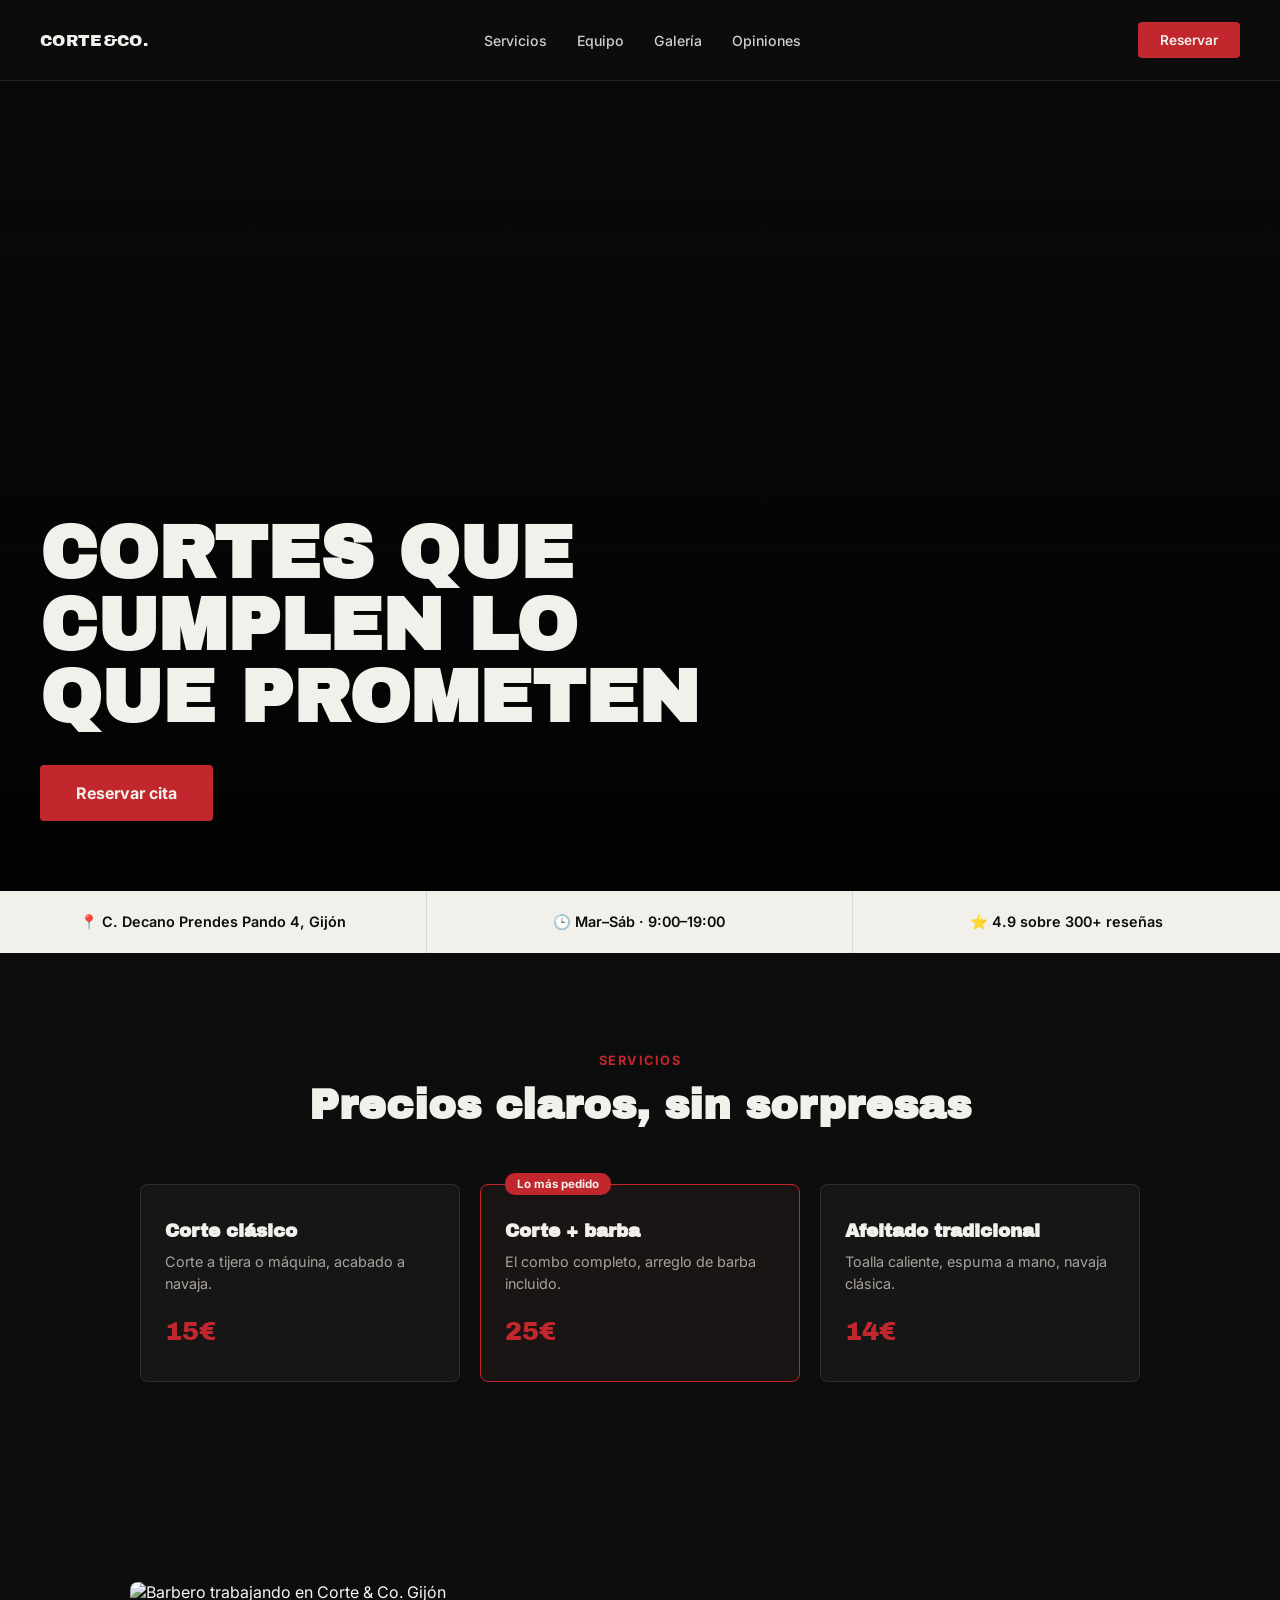
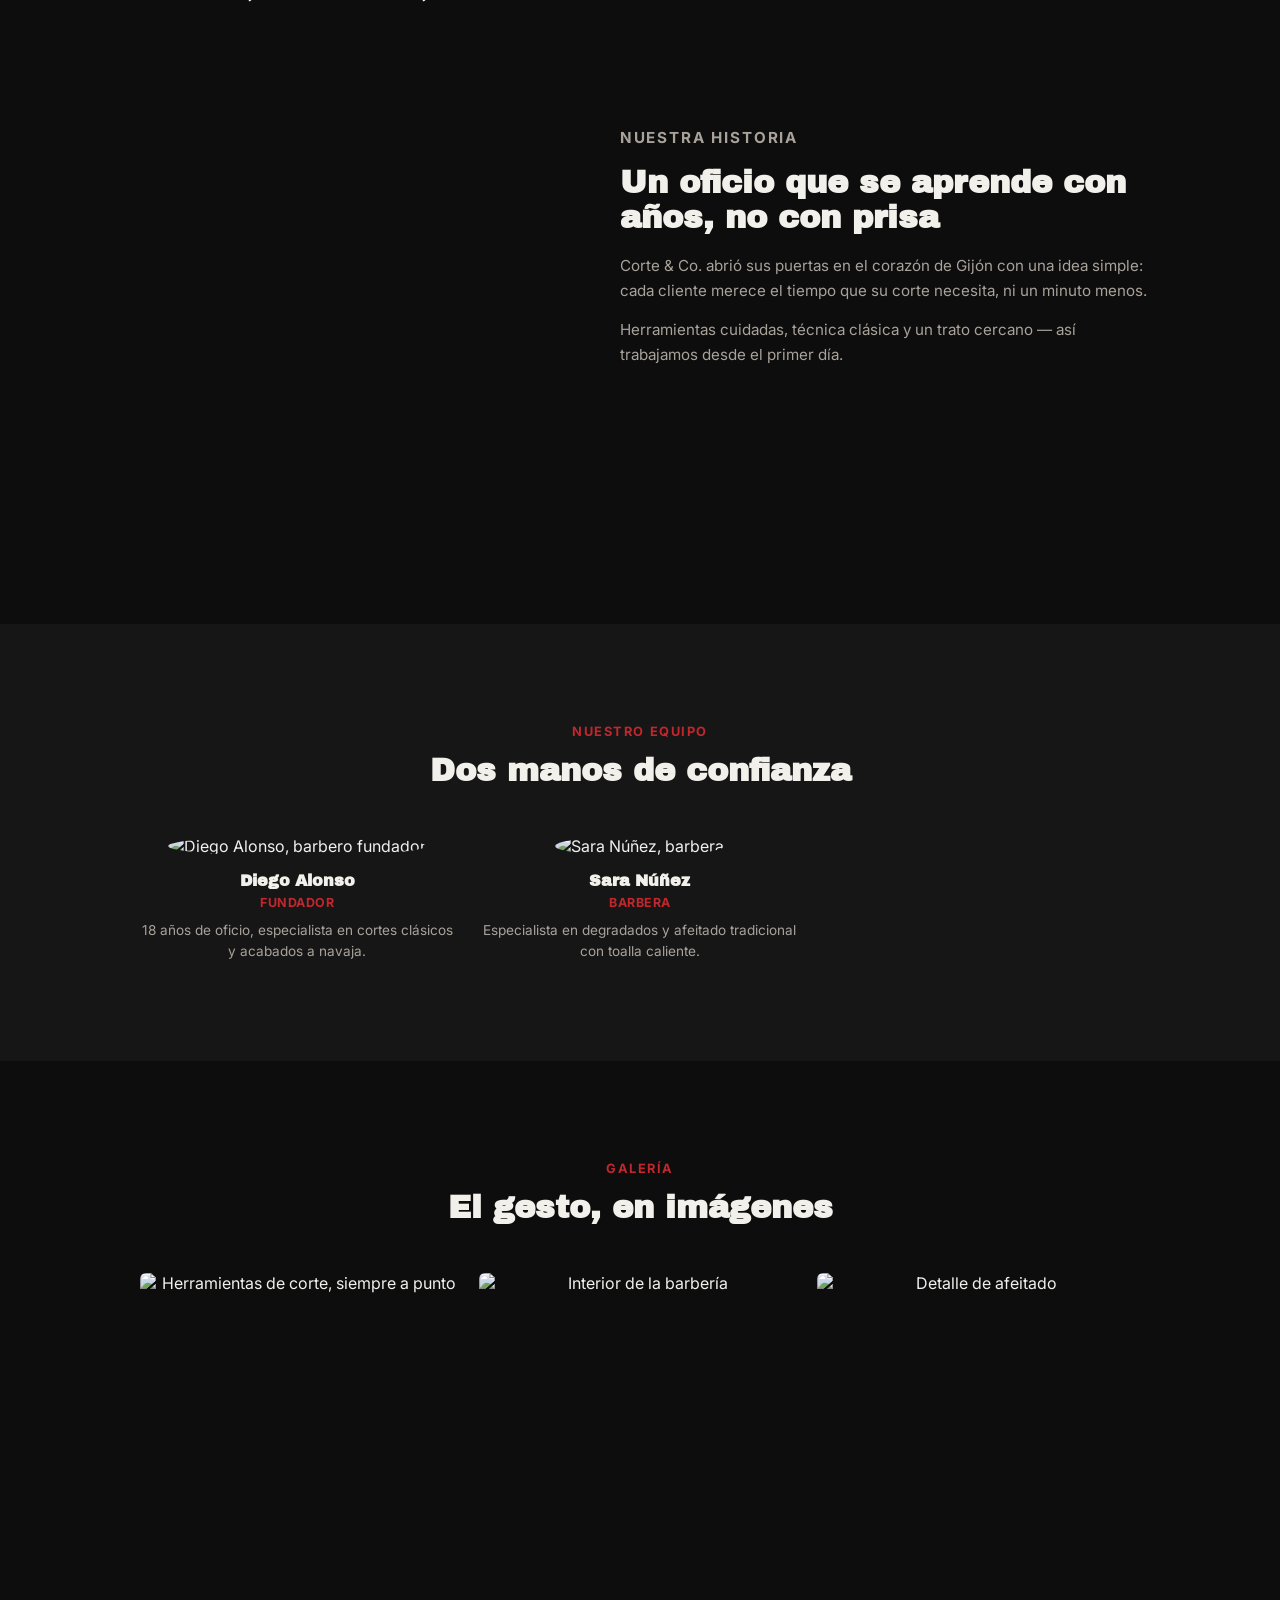
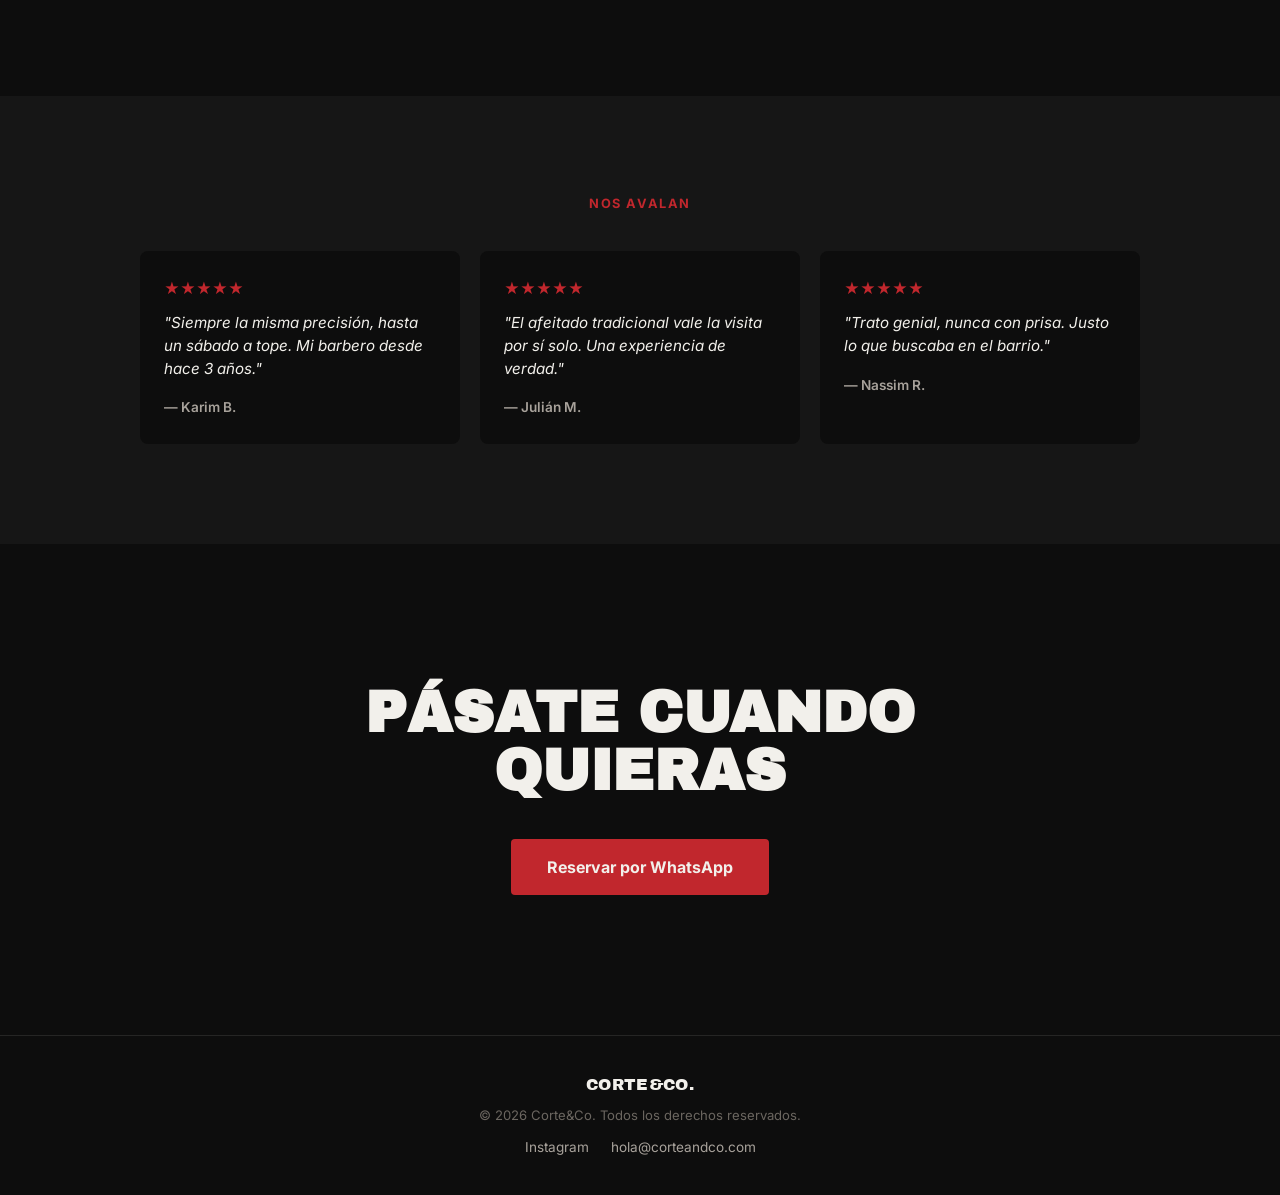
==== commit 72913e58: "fix: foto de galería no repetida" ====
--- a/index.html
+++ b/index.html
@@ -94,7 +94,7 @@
         <p class="kicker">Galería</p>
         <h2 style="font-family:'Archivo Black',sans-serif; font-size:2rem;">El gesto, en imágenes</h2>
         <div class="galeria-grid">
-            <img src="https://images.unsplash.com/photo-1634302104565-cc698ee83144?auto=format&fit=crop&w=500&h=500&q=80" alt="Corte en proceso">
+            <img src="https://images.unsplash.com/photo-1571866190038-266801f5b14c?auto=format&fit=crop&w=500&h=500&q=80" alt="Herramientas de corte, siempre a punto">
             <img src="https://images.unsplash.com/photo-1503951914875-452162b0f3f1?auto=format&fit=crop&w=500&h=500&q=80" alt="Interior de la barbería">
             <img src="https://images.unsplash.com/photo-1599351431202-1e0f0137899a?auto=format&fit=crop&w=500&h=500&q=80" alt="Detalle de afeitado">
         </div>
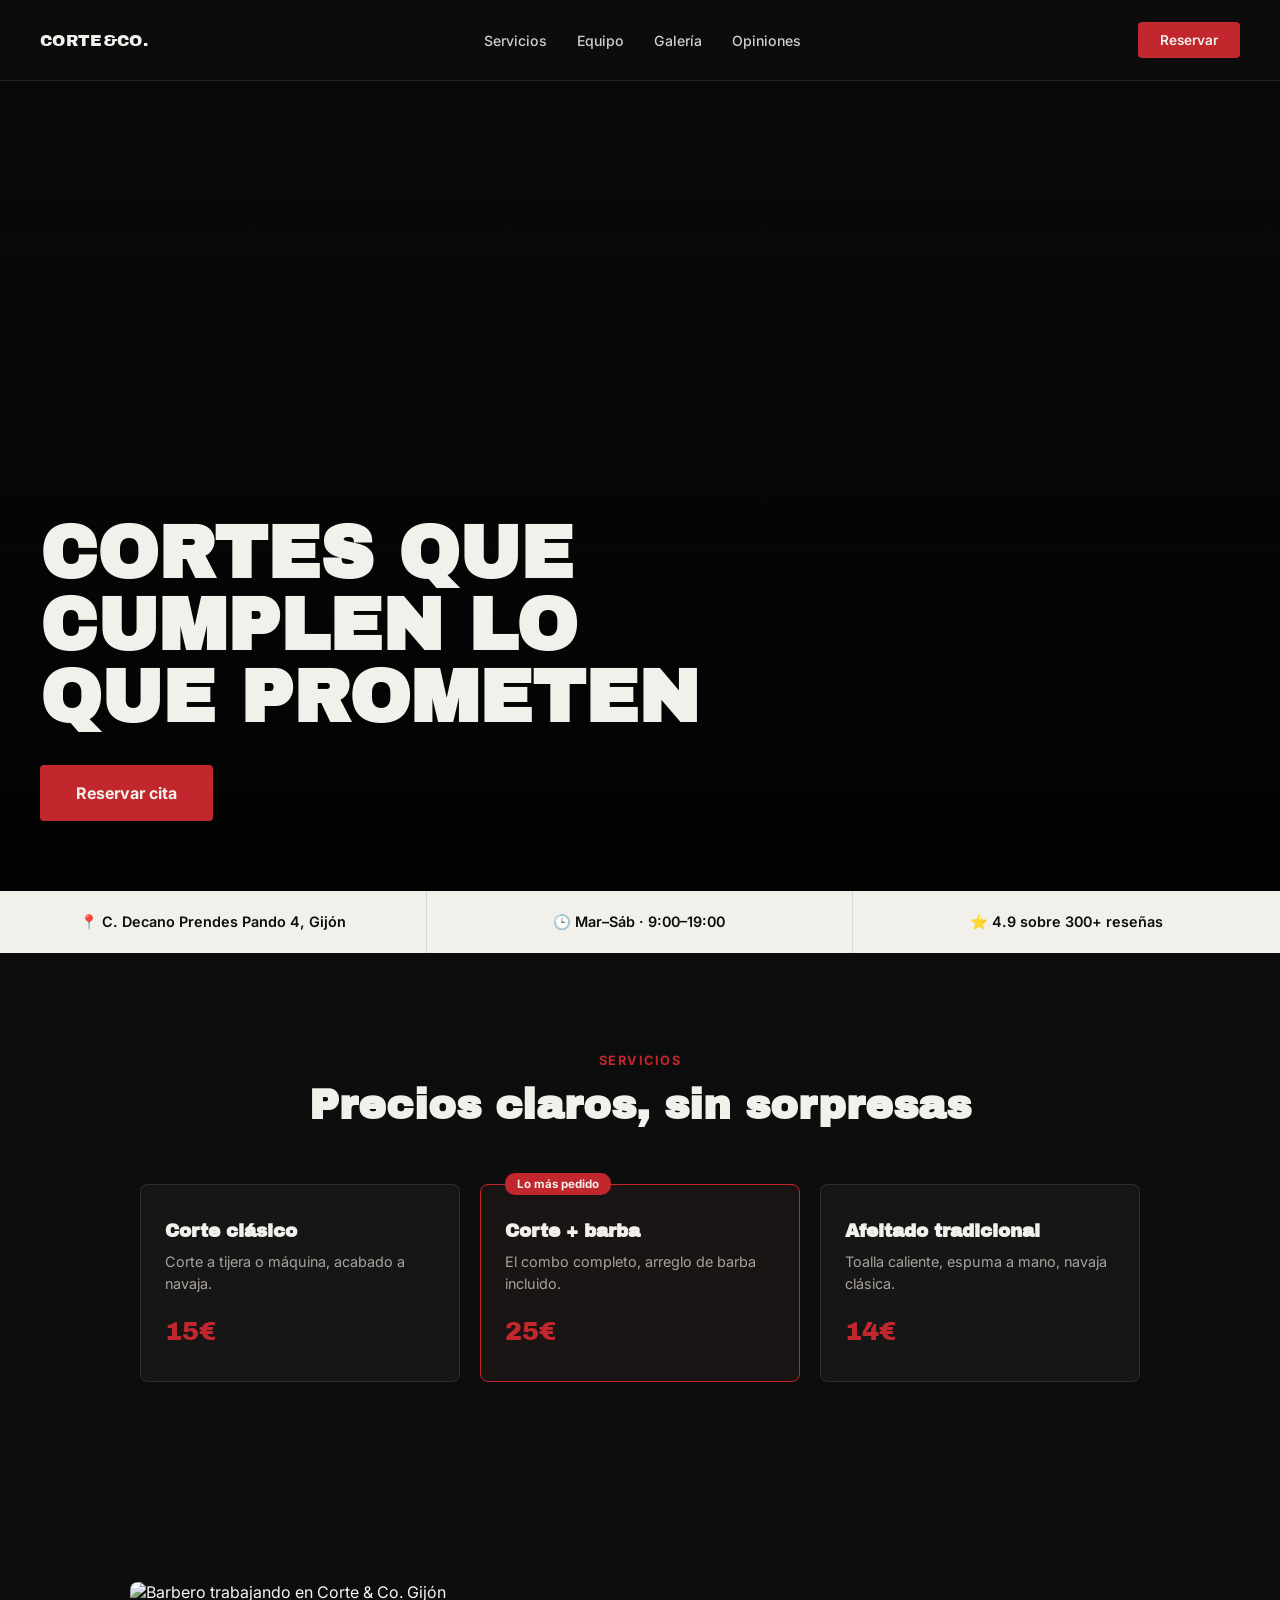
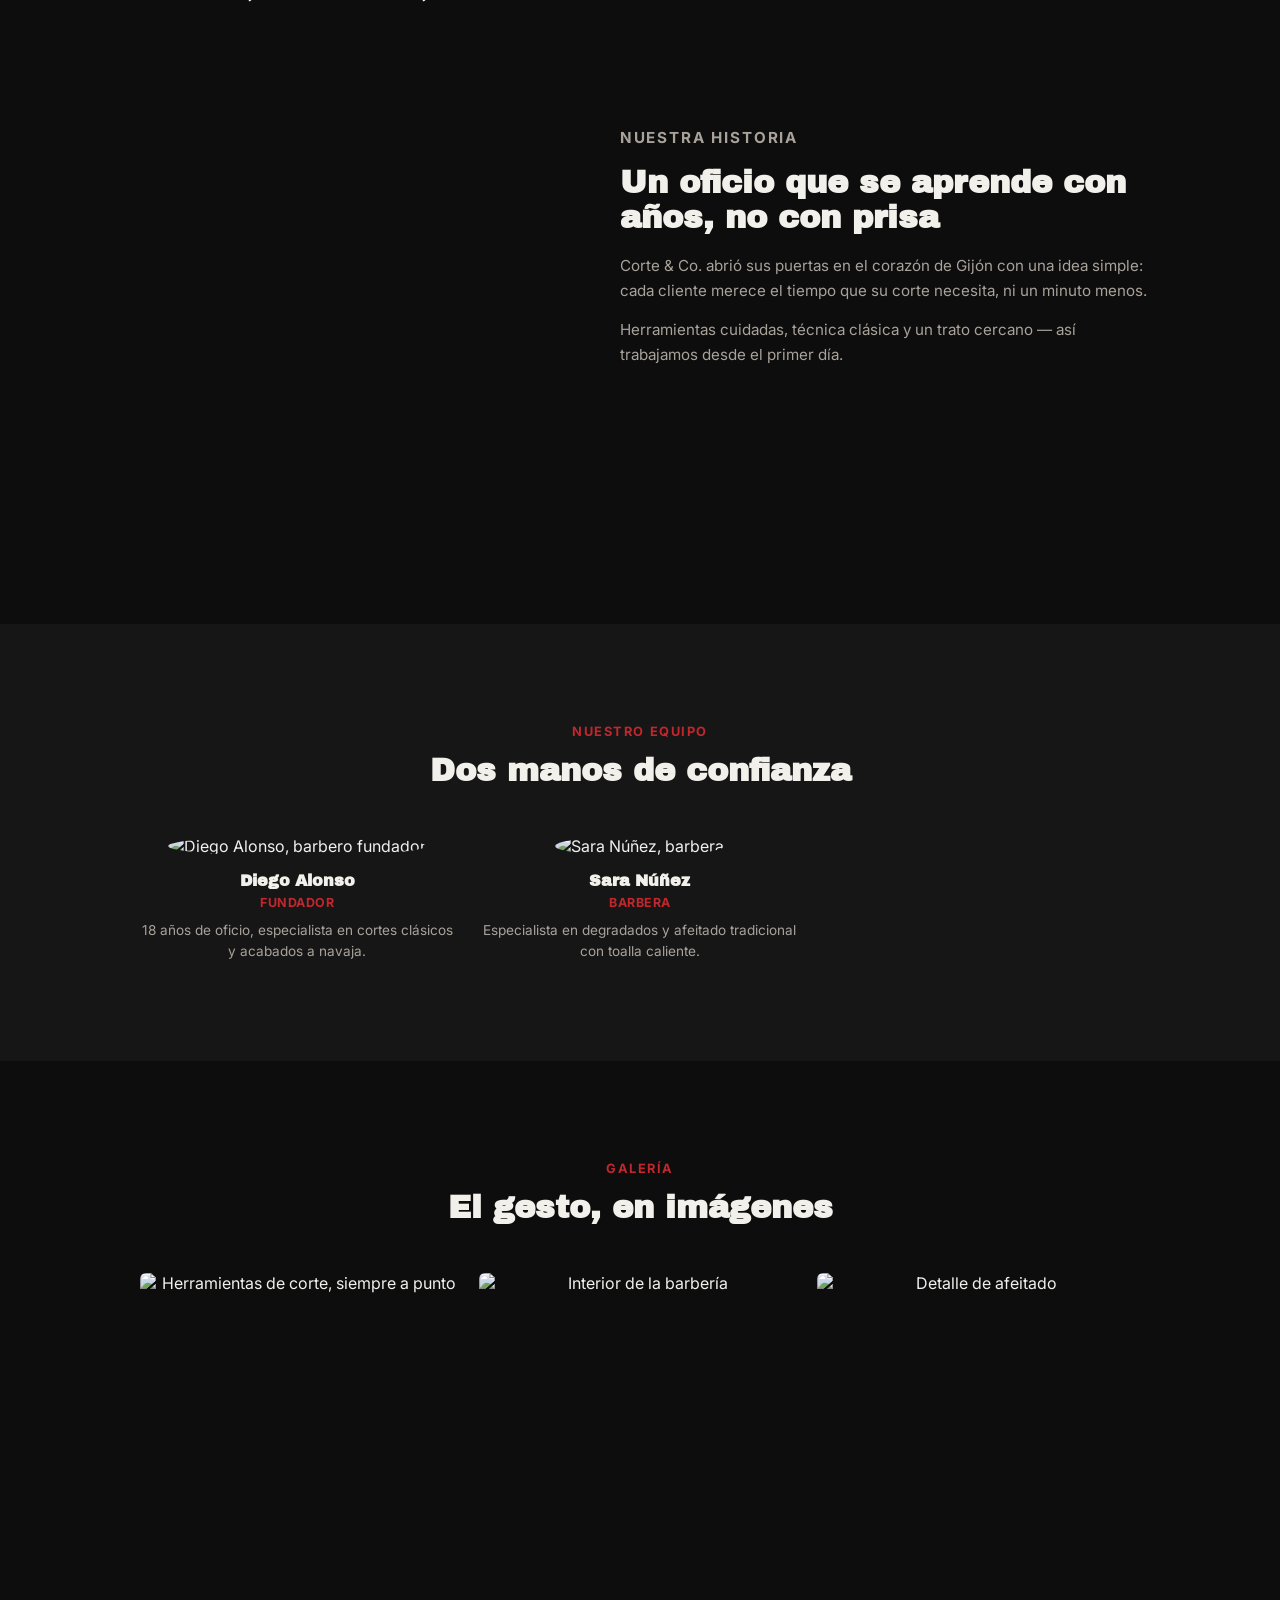
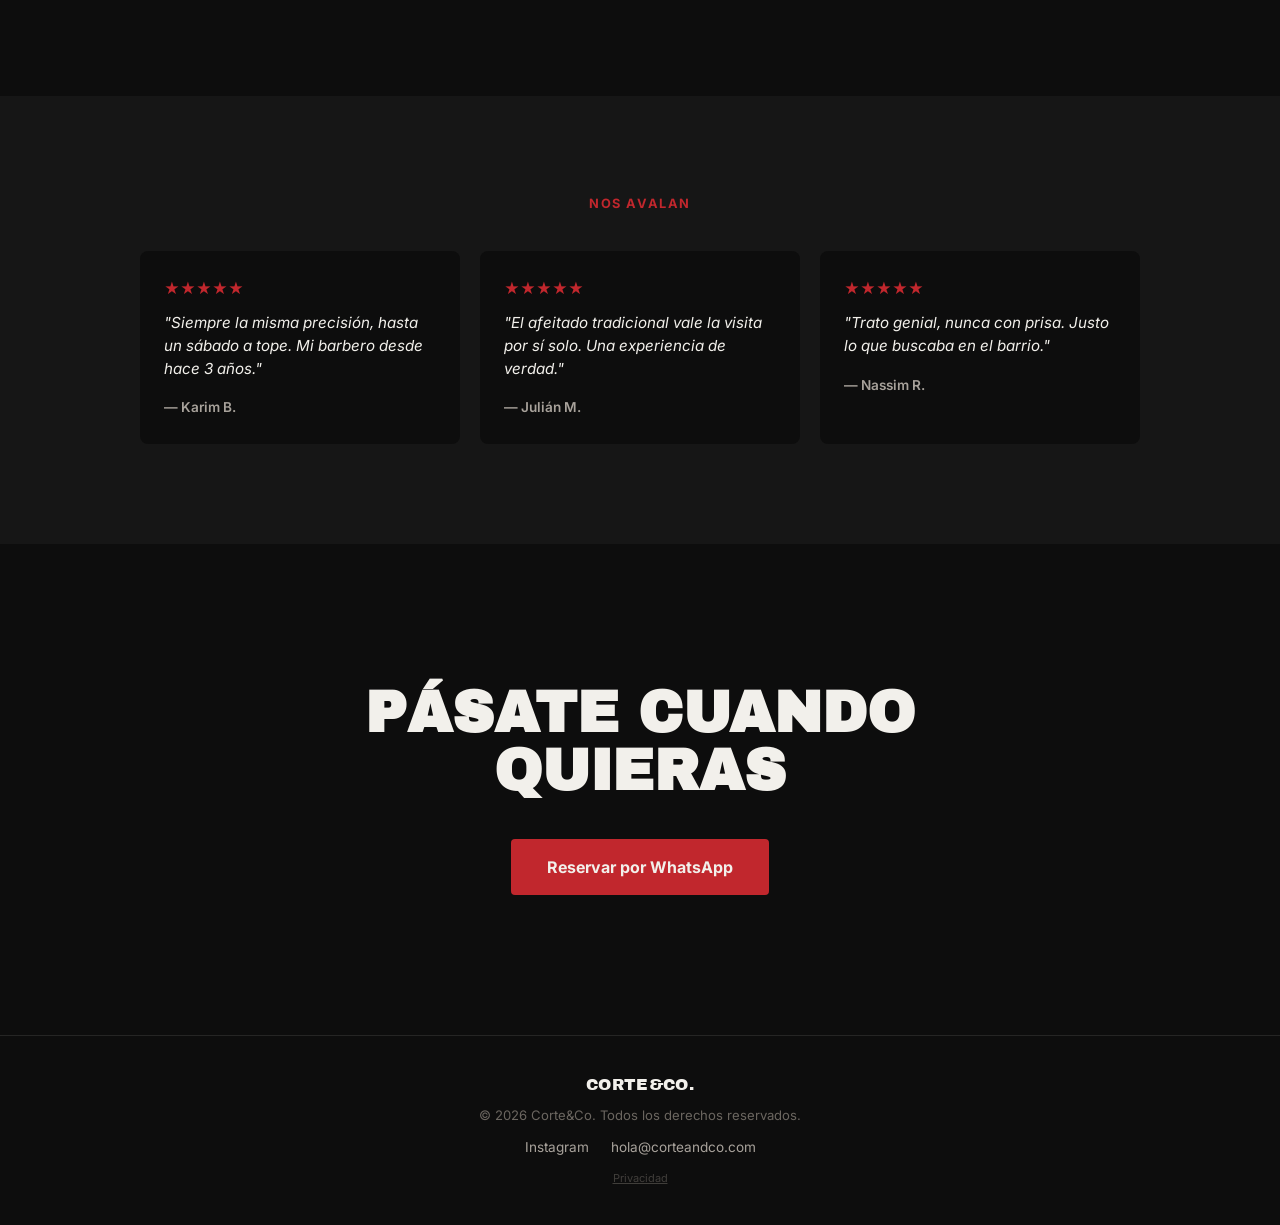
==== commit 1fa56efc: "SEO: robots.txt, 404, pages légales, OG tags, schema.org, CTA sticky (checklist 20 points)" ====
--- a/index.html
+++ b/index.html
@@ -5,8 +5,36 @@
     <meta name="viewport" content="width=device-width, initial-scale=1.0">
     <title>Corte & Co. · Barbería en Gijón</title>
     <meta name="description" content="Barbería en Gijón. Cortes, barba y afeitado tradicional. Precios claros, sin sorpresas.">
+  <link rel="canonical" href="https://landrytalbotpro.github.io/corte-co/">
+  <meta property="og:type" content="website">
+  <meta property="og:title" content="Corte &amp; Co. · Barbería en Gijón">
+  <meta property="og:description" content="Barbería en Gijón. Cortes, barba y afeitado tradicional. Precios claros, sin sorpresas.">
+  <meta property="og:url" content="https://landrytalbotpro.github.io/corte-co/">
+  <meta property="og:image" content="https://nuvorastudio.es/images/corte.jpg">
+  <meta property="og:locale" content="es_ES">
+  <meta name="twitter:card" content="summary_large_image">
+  <meta name="twitter:title" content="Corte &amp; Co. · Barbería en Gijón">
+  <meta name="twitter:description" content="Barbería en Gijón. Cortes, barba y afeitado tradicional. Precios claros, sin sorpresas.">
+  <meta name="twitter:image" content="https://nuvorastudio.es/images/corte.jpg">
     <link href="https://fonts.googleapis.com/css2?family=Archivo+Black&family=Inter:wght@400;500;600;700&display=swap" rel="stylesheet">
     <link rel="stylesheet" href="style.css">
+  <script type="application/ld+json">
+{
+  "@context": "https://schema.org",
+  "@type": "HairSalon",
+  "name": "Corte & Co.",
+  "url": "https://landrytalbotpro.github.io/corte-co/",
+  "image": "https://nuvorastudio.es/images/corte.jpg",
+  "telephone": "+34675153535",
+  "address": {
+    "@type": "PostalAddress",
+    "streetAddress": "C. Decano Prendes Pando 4",
+    "postalCode": "33200",
+    "addressLocality": "Gijón",
+    "addressCountry": "ES"
+  }
+}
+  </script>
 </head>
 <body>
 
@@ -19,7 +47,7 @@
             <a href="#avis">Opiniones</a>
         </div>
         <div class="nav-actions">
-            <a href="https://wa.me/34TUNUMERO?text=Hola%2C%20%C2%BFten%C3%A9is%20hueco%20esta%20semana%3F" class="nav-cta" target="_blank">Reservar</a>
+            <a href="https://wa.me/34675153535?text=Hola%2C%20%C2%BFten%C3%A9is%20hueco%20esta%20semana%3F" class="nav-cta" target="_blank">Reservar</a>
             <button class="burger-btn" id="burgerBtn" type="button" aria-label="Abrir menú" aria-expanded="false" aria-controls="mainNav">
                 <span></span><span></span><span></span>
             </button>
@@ -29,7 +57,7 @@
     <header class="hero">
         <div class="hero-bg"></div>
         <h1 class="hero-title">CORTES QUE<br>CUMPLEN LO<br>QUE PROMETEN</h1>
-        <a href="https://wa.me/34TUNUMERO?text=Hola%2C%20%C2%BFten%C3%A9is%20hueco%20esta%20semana%3F" class="hero-cta" target="_blank">Reservar cita</a>
+        <a href="https://wa.me/34675153535?text=Hola%2C%20%C2%BFten%C3%A9is%20hueco%20esta%20semana%3F" class="hero-cta" target="_blank">Reservar cita</a>
     </header>
 
     <section class="infobar">
@@ -123,7 +151,7 @@
 
     <section class="cta-final">
         <h2>PÁSATE CUANDO<br>QUIERAS</h2>
-        <a href="https://wa.me/34TUNUMERO?text=Hola%2C%20%C2%BFten%C3%A9is%20hueco%20esta%20semana%3F" class="hero-cta" target="_blank">Reservar por WhatsApp</a>
+        <a href="https://wa.me/34675153535?text=Hola%2C%20%C2%BFten%C3%A9is%20hueco%20esta%20semana%3F" class="hero-cta" target="_blank">Reservar por WhatsApp</a>
     </section>
 
     <footer class="footer">
@@ -133,7 +161,9 @@
             <a href="#">Instagram</a>
             <a href="mailto:hola@corteandco.com">hola@corteandco.com</a>
         </div>
-    </footer>
+    
+    <p style="text-align:center; font-size:11px; opacity:0.55; margin-top:16px;" class="nuvora-legal-link"><a href="privacidad.html" style="color:inherit;">Privacidad</a></p>
+</footer>
 
     <script>
     (function () {
@@ -157,5 +187,25 @@
     })();
     </script>
 
+
+  <!-- Sticky mobile CTA (ajouté — checklist Nuvora) -->
+  <style>
+  #nuvora-sticky-cta-bar {
+    position: fixed; left: 0; right: 0; bottom: 0; z-index: 9999;
+    display: none; justify-content: center; align-items: center;
+    padding: 12px 16px calc(12px + env(safe-area-inset-bottom, 0px));
+    background: rgba(20,20,20,0.96); backdrop-filter: blur(6px);
+  }
+  #nuvora-sticky-cta-bar a {
+    display: block; width: 100%; max-width: 480px; text-align: center;
+    background: #25D366; color: #fff; font-weight: 700; font-size: 15px;
+    padding: 13px 20px; border-radius: 999px; text-decoration: none;
+    font-family: system-ui, -apple-system, sans-serif;
+  }
+  @media (max-width: 780px) { #nuvora-sticky-cta-bar { display: flex; } }
+  </style>
+  <div id="nuvora-sticky-cta-bar">
+    <a href="https://wa.me/34675153535?text=Hola%2C%20%C2%BFten%C3%A9is%20hueco%20esta%20semana%3F" target="_blank" rel="noopener">💬 Reservar — Respuesta en 24h</a>
+  </div>
 </body>
 </html>
